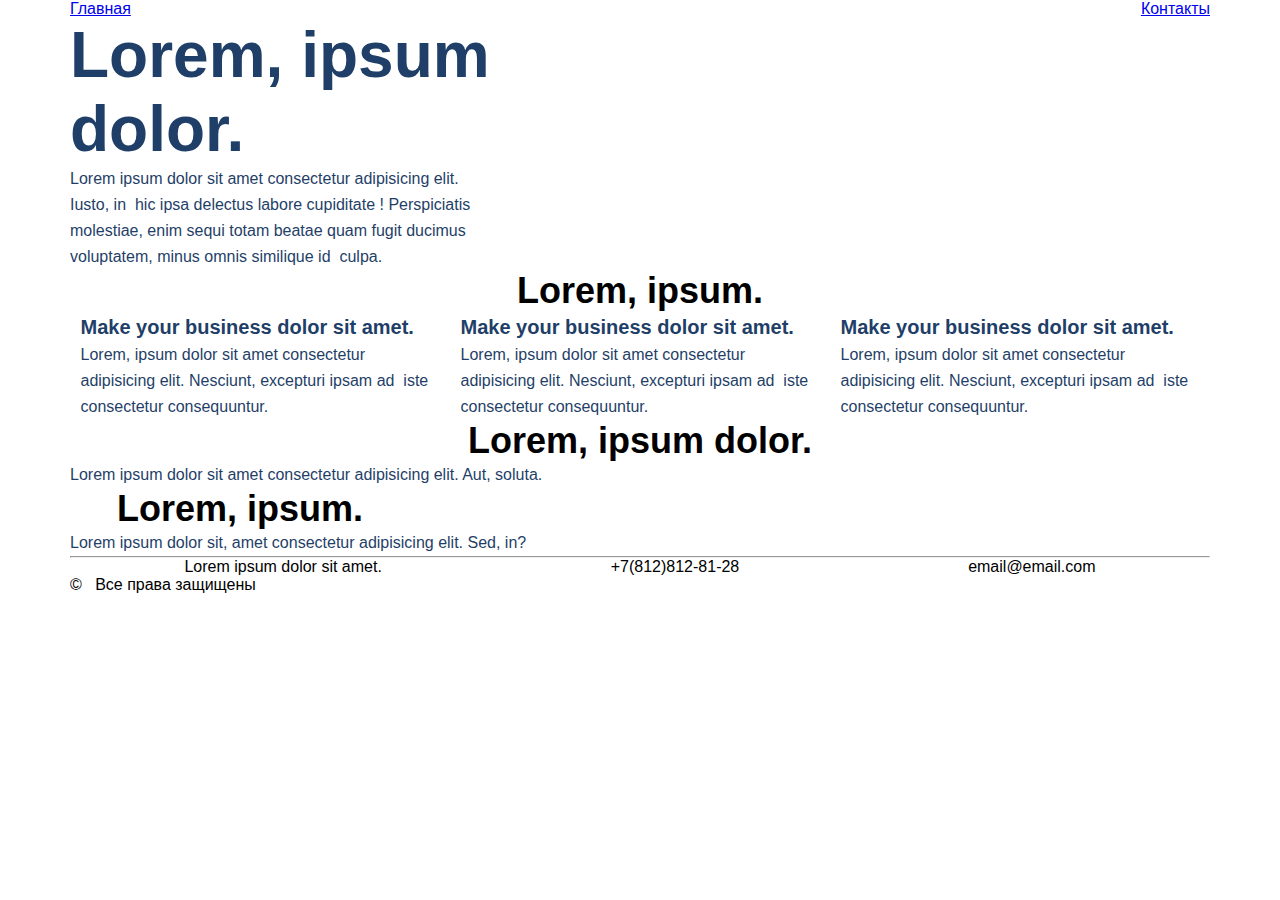
==== index.html @ 1f5946ab "once again home work for lesson-5" ====
<!DOCTYPE html>
<html lang="en">
  <head>
    <meta charset="UTF-8" />
    <meta http-equiv="X-UA-Compatible" content="IE=edge" />
    <meta name="viewport" content="width=device-width, initial-scale=1.0" />
    <title>Main</title>
    <link rel="stylesheet" href="style.css" />
  </head>

  <body>
    <div class="top">
      <div class="top-main container">
        <!-- Header -->
        <nav class="header">
          <ul class="spisok">
            <li><a href="index.html">Главная</a></li>
            <li><a href="contacts.html">Контакты</a></li>
          </ul>
        </nav>
        <!-- Content -->
        <div class="top-info">
          <h1 class="top-info-heading">Lorem, ipsum dolor.</h1>
          <p class="top-info-text">
            Lorem ipsum dolor sit amet consectetur adipisicing elit. Iusto,
            in&nbsp; hic ipsa delectus labore cupiditate ! Perspiciatis
            molestiae, enim sequi totam beatae quam fugit ducimus voluptatem,
            minus omnis similique id&nbsp; culpa.
          </p>
        </div>
      </div>
    </div>
    <div class="what-we-do container">
      <h3 class="heading">Lorem, ipsum.</h3>
      <div class="what-we-do__blocks">
        <div class="what-we-do__block">
          <h4 class="block-heading">Make your business dolor sit amet.</h4>
          <p class="text">
            Lorem, ipsum dolor sit amet consectetur adipisicing elit. Nesciunt,
            excepturi ipsam ad&nbsp; iste consectetur consequuntur.
          </p>
        </div>
        <div class="what-we-do__block">
          <h4 class="block-heading">Make your business dolor sit amet.</h4>
          <p class="text">
            Lorem, ipsum dolor sit amet consectetur adipisicing elit. Nesciunt,
            excepturi ipsam ad&nbsp; iste consectetur consequuntur.
          </p>
        </div>
        <div class="what-we-do__block">
          <h4 class="block-heading">Make your business dolor sit amet.</h4>
          <p class="text">
            Lorem, ipsum dolor sit amet consectetur adipisicing elit. Nesciunt,
            excepturi ipsam ad&nbsp; iste consectetur consequuntur.
          </p>
        </div>
      </div>
    </div>
    <div class="project container">
      <h3 class="heading">Lorem, ipsum dolor.</h3>
      <p class="text">
        Lorem ipsum dolor sit amet consectetur adipisicing elit. Aut, soluta.
      </p>
    </div>
    <!-- Footer -->
    <footer>
      <div class="container">
        <div class="footer-top">
          <div class="footer-offer">
            <h3 class="footer-heading">Lorem, ipsum.</h3>
            <p class="text">
              Lorem ipsum dolor sit, amet consectetur adipisicing elit. Sed, in?
            </p>
          </div>
        </div>
        <hr />
        <div class="footer-bottom">
          <ul class="footer-contacts">
            <li>Lorem ipsum dolor sit amet.</li>
            <li>+7(812)812-81-28</li>
            <li>email@email.com</li>
          </ul>
          <p class="AllRights">&copy; &nbsp; Все права защищены</p>
        </div>
      </div>
    </footer>
  </body>
</html>
---- style.css ----
* {
    margin: 0;
    padding: 0;
}

body {
    font-family: sans-serif;
}

.container {
    width: 1140px;
    margin: 0 auto;
}

.header>ul {
    display: flex;
    list-style-type: none;
    justify-content: space-between;
}

.top-info-heading {
    width: 510px;
    font-size: 64px;
    color: #1F3F68;
}

.top-info-text {
    font-size: 16px;
    line-height: 26px;
    color: #1F3F68;
    width: 425px;
}

.what-we-do__blocks {
    display: flex;
    justify-content: space-around;
}

.what-we-do__block {
    width: 359px;
}

.footer-offer {
    width: 495px;
}

.footer-heading {
    font-size: 36px;
    text-align: center;
    width: 340px;
}

.footer-contacts {
    list-style-type: none;
    display: flex;
    justify-content: space-around;
}

.text {
    font-size: 16px;
    line-height: 26px;
    color: #1F3F68;
}

.heading-2 {
    font-weight: 500;
    font-size: 44px;
    text-align: center;
}

.heading {
    font-size: 36px;
    text-align: center;
}

.block-heading {
    font-size: 20px;
    line-height: 30px;
    color: #1F3F68;
}

.heading-4 {
    font-size: 20px;
    line-height: 30px;
    color: #1F3F68;
}

.input-text {
    border: 1px solid #356EAD;
    box-sizing: border-box;
    border-radius: 10px;
    opacity: 0.4;
}

.contact-form {
    display: flex;

}

.button-form {
    background: #5A98D0;
    box-shadow: 5px 20px 50px rgba(16, 112, 177, 0.2);
    border-radius: 10px;
    font-weight: 500;
    font-size: 16px;
    line-height: 26px;
    text-align: center;
    color: #FFFFFF;
    text-transform: uppercase;
}

.map {
    width: 100%;
}
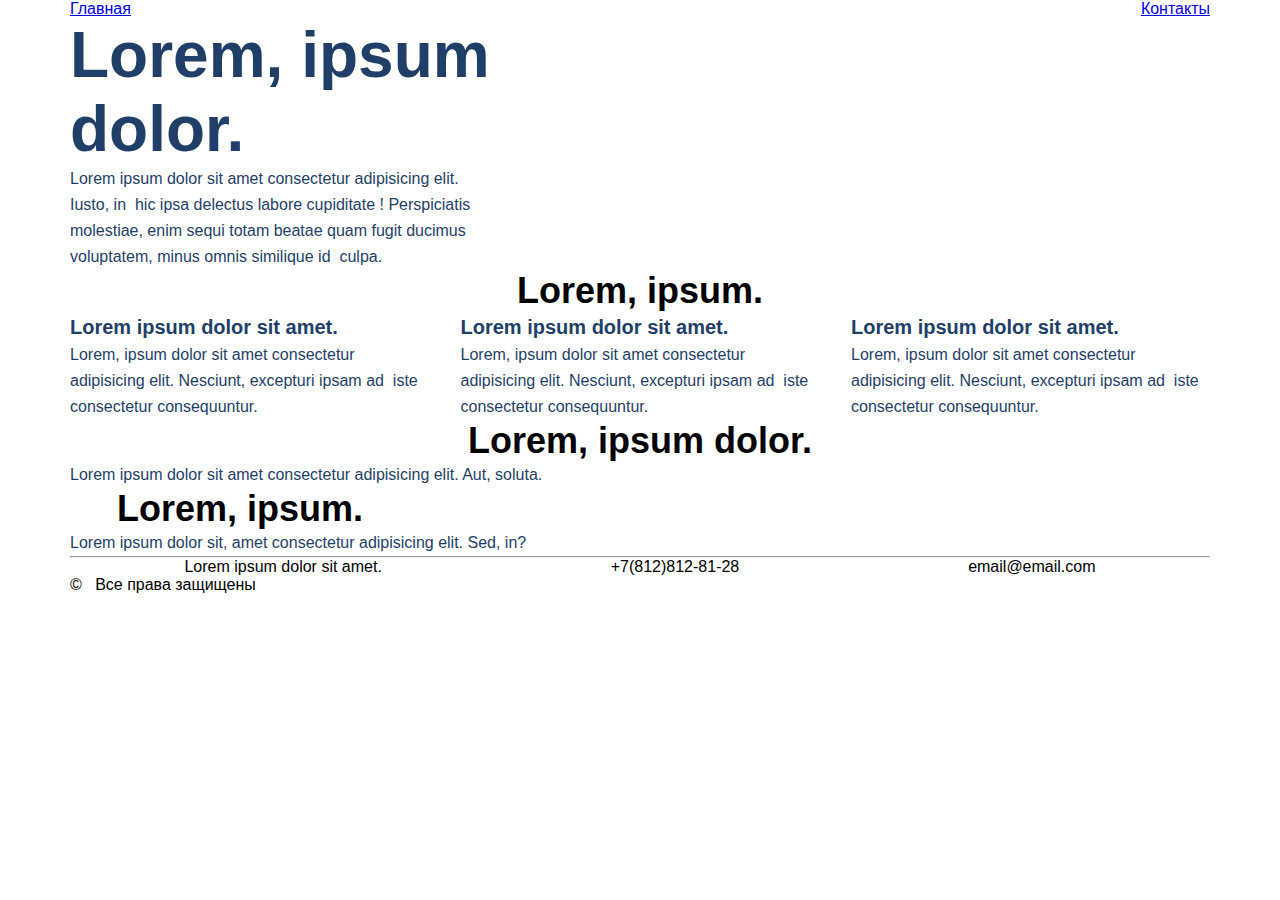
==== commit b293d280: "I lost previous changes" ====
--- a/index.html
+++ b/index.html
@@ -13,11 +13,12 @@
       <div class="top-main container">
         <!-- Header -->
         <nav class="header">
-          <ul class="spisok">
+          <ul>
             <li><a href="index.html">Главная</a></li>
             <li><a href="contacts.html">Контакты</a></li>
           </ul>
         </nav>
+        <!-- End of header -->
         <!-- Content -->
         <div class="top-info">
           <h1 class="top-info-heading">Lorem, ipsum dolor.</h1>
@@ -30,38 +31,40 @@
         </div>
       </div>
     </div>
-    <div class="what-we-do container">
-      <h3 class="heading">Lorem, ipsum.</h3>
-      <div class="what-we-do__blocks">
-        <div class="what-we-do__block">
-          <h4 class="block-heading">Make your business dolor sit amet.</h4>
-          <p class="text">
-            Lorem, ipsum dolor sit amet consectetur adipisicing elit. Nesciunt,
-            excepturi ipsam ad&nbsp; iste consectetur consequuntur.
-          </p>
-        </div>
-        <div class="what-we-do__block">
-          <h4 class="block-heading">Make your business dolor sit amet.</h4>
-          <p class="text">
-            Lorem, ipsum dolor sit amet consectetur adipisicing elit. Nesciunt,
-            excepturi ipsam ad&nbsp; iste consectetur consequuntur.
-          </p>
-        </div>
-        <div class="what-we-do__block">
-          <h4 class="block-heading">Make your business dolor sit amet.</h4>
-          <p class="text">
-            Lorem, ipsum dolor sit amet consectetur adipisicing elit. Nesciunt,
-            excepturi ipsam ad&nbsp; iste consectetur consequuntur.
-          </p>
+    <main>
+      <div class="what-we-do container">
+        <h3 class="heading">Lorem, ipsum.</h3>
+        <div class="what-we-do__blocks">
+          <div class="what-we-do__block">
+            <h4 class="block-heading">Lorem ipsum dolor sit amet.</h4>
+            <p class="text">
+              Lorem, ipsum dolor sit amet consectetur adipisicing elit.
+              Nesciunt, excepturi ipsam ad&nbsp; iste consectetur consequuntur.
+            </p>
+          </div>
+          <div class="what-we-do__block">
+            <h4 class="block-heading">Lorem ipsum dolor sit amet.</h4>
+            <p class="text">
+              Lorem, ipsum dolor sit amet consectetur adipisicing elit.
+              Nesciunt, excepturi ipsam ad&nbsp; iste consectetur consequuntur.
+            </p>
+          </div>
+          <div class="what-we-do__block">
+            <h4 class="block-heading">Lorem ipsum dolor sit amet.</h4>
+            <p class="text">
+              Lorem, ipsum dolor sit amet consectetur adipisicing elit.
+              Nesciunt, excepturi ipsam ad&nbsp; iste consectetur consequuntur.
+            </p>
+          </div>
         </div>
       </div>
-    </div>
-    <div class="project container">
-      <h3 class="heading">Lorem, ipsum dolor.</h3>
-      <p class="text">
-        Lorem ipsum dolor sit amet consectetur adipisicing elit. Aut, soluta.
-      </p>
-    </div>
+      <div class="project container">
+        <h3 class="heading">Lorem, ipsum dolor.</h3>
+        <p class="text">
+          Lorem ipsum dolor sit amet consectetur adipisicing elit. Aut, soluta.
+        </p>
+      </div>
+    </main>
     <!-- Footer -->
     <footer>
       <div class="container">
--- a/style.css
+++ b/style.css
@@ -33,7 +33,7 @@
 
 .what-we-do__blocks {
     display: flex;
-    justify-content: space-around;
+    justify-content: space-between;
 }
 
 .what-we-do__block {
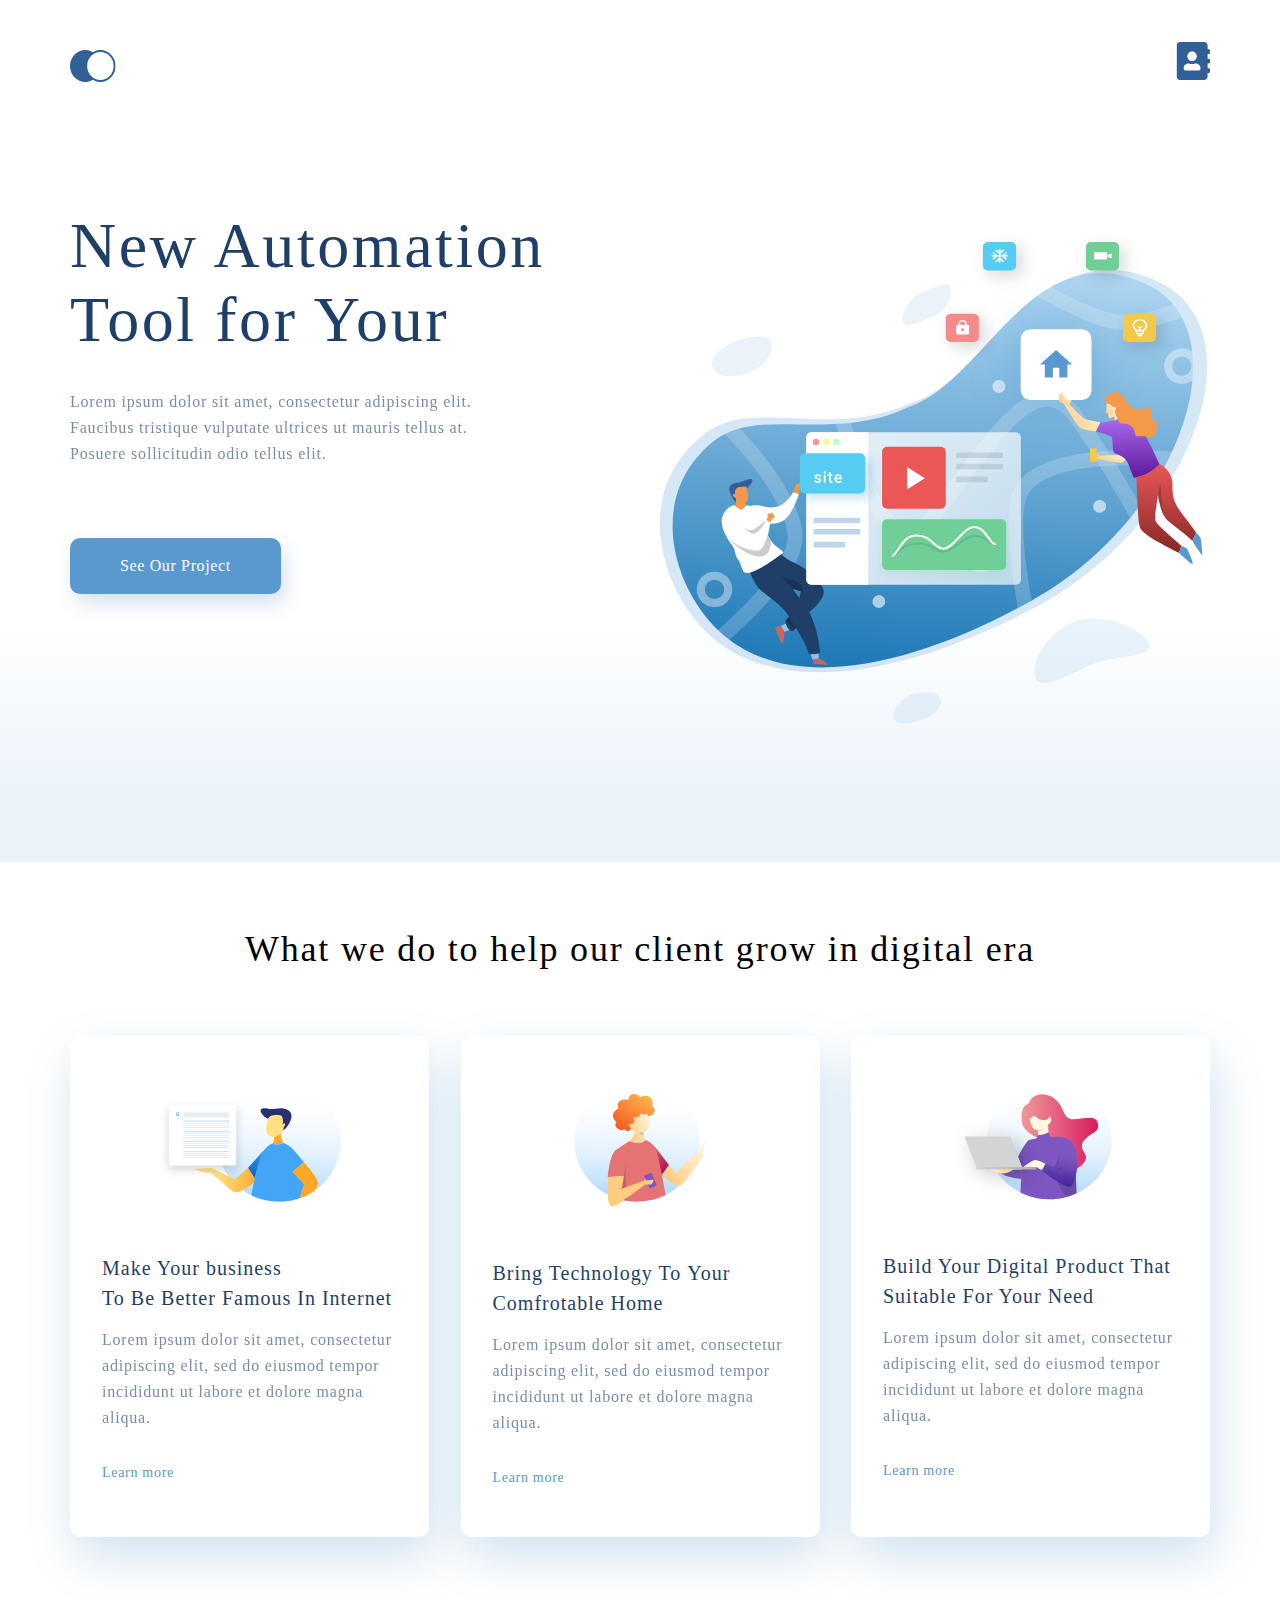
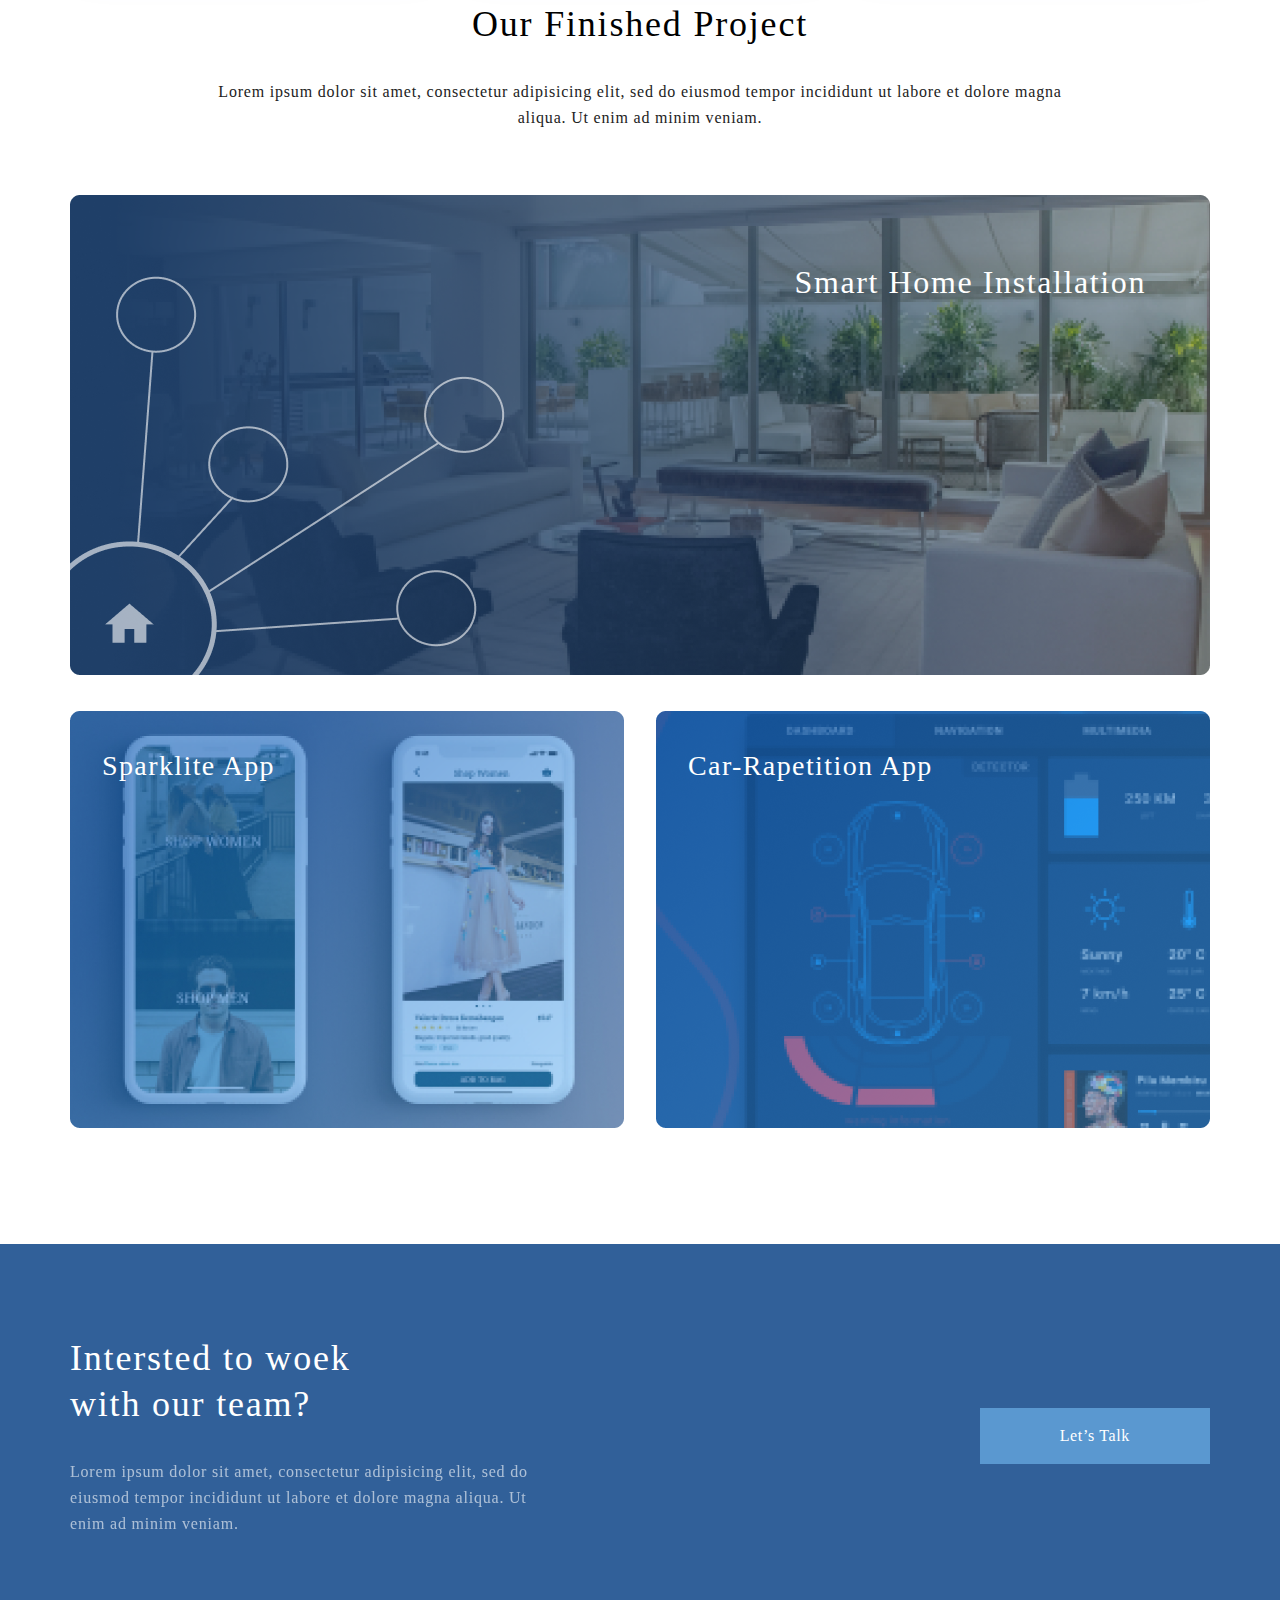
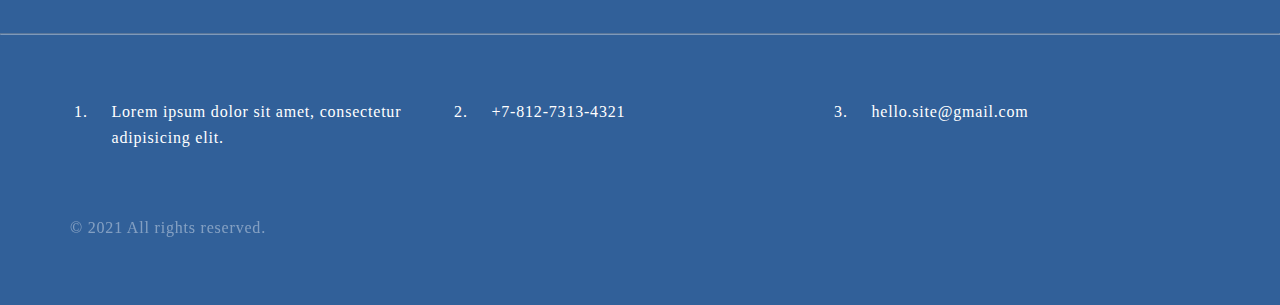
==== commit 1e73a71e: "homework lesson 06" ====
--- a/index.html
+++ b/index.html
@@ -9,60 +9,113 @@
   </head>
 
   <body>
+    <!-- Header -->
+    <header class="container">
+      <nav>
+        <ul class="header">
+          <li>
+            <a href="index.html"><img src="img/Logo.svg" alt="logo" /></a>
+          </li>
+          <li>
+            <a href="contacts.html"
+              ><img src="img/contacts.svg" alt="contacts"
+            /></a>
+          </li>
+        </ul>
+      </nav>
+    </header>
     <div class="top">
       <div class="top-main container">
-        <!-- Header -->
-        <nav class="header">
-          <ul>
-            <li><a href="index.html">Главная</a></li>
-            <li><a href="contacts.html">Контакты</a></li>
-          </ul>
-        </nav>
-        <!-- End of header -->
         <!-- Content -->
-        <div class="top-info">
-          <h1 class="top-info-heading">Lorem, ipsum dolor.</h1>
-          <p class="top-info-text">
-            Lorem ipsum dolor sit amet consectetur adipisicing elit. Iusto,
-            in&nbsp; hic ipsa delectus labore cupiditate ! Perspiciatis
-            molestiae, enim sequi totam beatae quam fugit ducimus voluptatem,
-            minus omnis similique id&nbsp; culpa.
+        <section class="top-info">
+          <h1 class="top-info-heading">New Automation Tool for Your</h1>
+          <p class="top-info-text text">
+            Lorem ipsum dolor sit amet, consectetur adipiscing elit. Faucibus
+            tristique vulputate ultrices ut&nbsp;mauris tellus&nbsp;at. Posuere
+            sollicitudin odio tellus elit.
           </p>
-        </div>
+          <a href="#" class="top-button">See Our Project</a>
+        </section>
       </div>
     </div>
     <main>
       <div class="what-we-do container">
-        <h3 class="heading">Lorem, ipsum.</h3>
+        <h3 class="heading">
+          What we&nbsp;do&nbsp;to&nbsp;help our client grow in&nbsp;digital era
+        </h3>
         <div class="what-we-do__blocks">
           <div class="what-we-do__block">
-            <h4 class="block-heading">Lorem ipsum dolor sit amet.</h4>
+            <img class="card-img" src="img/card-1.svg" alt="card image" />
+            <h4 class="block-heading">
+              Make Your business To&nbsp;Be&nbsp;Better Famous In&nbsp;Internet
+            </h4>
             <p class="text">
-              Lorem, ipsum dolor sit amet consectetur adipisicing elit.
-              Nesciunt, excepturi ipsam ad&nbsp; iste consectetur consequuntur.
+              Lorem ipsum dolor sit amet, consectetur adipiscing elit, sed do
+              eiusmod tempor incididunt ut&nbsp;labore et&nbsp;dolore magna
+              aliqua.
             </p>
+            <a class="card__link" href="#">Learn more</a>
           </div>
           <div class="what-we-do__block">
-            <h4 class="block-heading">Lorem ipsum dolor sit amet.</h4>
+            <img class="card-img" src="img/card-2.svg" alt="card image" />
+            <h4 class="block-heading">
+              Bring Technology To&nbsp;Your Comfrotable Home
+            </h4>
             <p class="text">
-              Lorem, ipsum dolor sit amet consectetur adipisicing elit.
-              Nesciunt, excepturi ipsam ad&nbsp; iste consectetur consequuntur.
+              Lorem ipsum dolor sit amet, consectetur adipiscing elit, sed do
+              eiusmod tempor incididunt ut&nbsp;labore et&nbsp;dolore magna
+              aliqua.
             </p>
+            <a class="card__link" href="#">Learn more</a>
           </div>
           <div class="what-we-do__block">
-            <h4 class="block-heading">Lorem ipsum dolor sit amet.</h4>
+            <img class="card-img" src="img/card-3.svg" alt="card image" />
+            <h4 class="block-heading">
+              Build Your Digital Product That Suitable For Your Need
+            </h4>
             <p class="text">
-              Lorem, ipsum dolor sit amet consectetur adipisicing elit.
-              Nesciunt, excepturi ipsam ad&nbsp; iste consectetur consequuntur.
+              Lorem ipsum dolor sit amet, consectetur adipiscing elit, sed do
+              eiusmod tempor incididunt ut&nbsp;labore et&nbsp;dolore magna
+              aliqua.
             </p>
+            <a class="card__link" href="#">Learn more</a>
           </div>
         </div>
       </div>
       <div class="project container">
-        <h3 class="heading">Lorem, ipsum dolor.</h3>
-        <p class="text">
-          Lorem ipsum dolor sit amet consectetur adipisicing elit. Aut, soluta.
+        <h3 class="heading">Our Finished Project</h3>
+        <p class="text project-text">
+          Lorem ipsum dolor sit amet, consectetur adipisicing elit, sed do
+          eiusmod tempor incididunt ut&nbsp;labore et&nbsp;dolore magna aliqua.
+          Ut&nbsp;enim ad minim veniam.
         </p>
+        <div class="project-item">
+          <img
+            class="project-img"
+            src="img/Project-img-big.png"
+            alt="project image"
+          />
+          <p class="project-text-img">Smart Home Installation</p>
+        </div>
+        <div class="project-parent">
+          <div class="project-item project-item-margin">
+            <img
+              class="project-img"
+              src="img/Project-img-small-1.png"
+              alt="project image small"
+            />
+            <p class="project-text-small-img">Sparklite App</p>
+          </div>
+
+          <div class="project-item">
+            <img
+              class="project-img"
+              src="img/Project-img-small-2.png"
+              alt="project image small"
+            />
+            <p class="project-text-small-img">Car-Rapetition App</p>
+          </div>
+        </div>
       </div>
     </main>
     <!-- Footer -->
@@ -70,20 +123,27 @@
       <div class="container">
         <div class="footer-top">
           <div class="footer-offer">
-            <h3 class="footer-heading">Lorem, ipsum.</h3>
-            <p class="text">
-              Lorem ipsum dolor sit, amet consectetur adipisicing elit. Sed, in?
+            <h3 class="footer-heading">
+              Intersted to&nbsp;woek with our team?
+            </h3>
+            <p class="footer-text text">
+              Lorem ipsum dolor sit amet, consectetur adipisicing elit, sed do
+              eiusmod tempor incididunt ut&nbsp;labore et&nbsp;dolore magna
+              aliqua. Ut enim ad&nbsp;minim veniam.
             </p>
           </div>
+          <a href="#" class="footer-button text">Let&rsquo;s Talk</a>
         </div>
-        <hr />
+      </div>
+      <hr />
+      <div class="container">
         <div class="footer-bottom">
-          <ul class="footer-contacts">
-            <li>Lorem ipsum dolor sit amet.</li>
-            <li>+7(812)812-81-28</li>
-            <li>email@email.com</li>
-          </ul>
-          <p class="AllRights">&copy; &nbsp; Все права защищены</p>
+          <ol class="footer-contacts text">
+            <li>Lorem ipsum dolor sit amet, consectetur adipisicing elit.</li>
+            <li>+7-812-7313-4321</li>
+            <li>hello.site@gmail.com</li>
+          </ol>
+          <p class="AllRights text">&copy;&nbsp;2021 All rights reserved.</p>
         </div>
       </div>
     </footer>
--- a/style.css
+++ b/style.css
@@ -4,111 +4,420 @@
 }
 
 body {
-    font-family: sans-serif;
+    font-family: Roboto;
+}
+
+.text {
+    font-style: normal;
+    font-weight: normal;
+    font-size: 16px;
+    line-height: 26px;
+    color: #1F3F68;
+    letter-spacing: 0.05em;
+    opacity: 0.6;
 }
 
 .container {
-    width: 1140px;
+    max-width: 1140px;
     margin: 0 auto;
 }
 
-.header>ul {
+.container940 {
+    max-width: 940px;
+    margin: 0 auto;
+}
+
+/*TOP PART*/
+.header {
+    padding-top: 42px;
     display: flex;
     list-style-type: none;
     justify-content: space-between;
+}
+
+.top {
+    height: 768px;
+    background: linear-gradient(0deg, #EBF3FB 8.84%, rgba(152, 195, 232, 0) 31.12%);
+}
+
+.top-main {
+    display: flex;
+    flex-direction: column;
+    height: 100%;
+}
+
+.top-info {
+    padding-top: 115px;
+    flex-grow: 1;
+    background-image: url(img/top-back.svg);
+    background-repeat: no-repeat;
+    background-position: right center;
 }
 
 .top-info-heading {
     width: 510px;
     font-size: 64px;
-    color: #1F3F68;
+    font-weight: 300;
+    line-height: 74px;
+    letter-spacing: 0.04em;
+    color: #1F3F68;
+    margin-bottom: 32px;
 }
 
 .top-info-text {
+    width: 425px;
+}
+
+.top-button {
     font-size: 16px;
     line-height: 26px;
-    color: #1F3F68;
-    width: 425px;
+    text-align: center;
+    letter-spacing: 0.04em;
+    color: #FFFFFF;
+    background: #5A98D0;
+    box-shadow: 5px 10px 20px rgba(53, 110, 173, 0.2);
+    border-radius: 10px;
+    text-decoration: none;
+    padding: 15px 50px;
+    display: inline-block;
+    margin-top: 71px;
+}
+
+/*WHAT WE DO*/
+.what-we-do {
+    padding-top: 64px;
 }
 
 .what-we-do__blocks {
     display: flex;
     justify-content: space-between;
+    padding: 64px 0;
 }
 
 .what-we-do__block {
     width: 359px;
+    padding: 44px 32px;
+    background: #FFFFFF;
+    box-shadow: 5px 20px 50px rgba(16, 112, 177, 0.2);
+    border-radius: 10px;
+    box-sizing: border-box;
+    display: flex;
+    flex-direction: column;
+}
+
+.card-img {
+    align-self: center;
+    margin-bottom: 51px;
+}
+
+.block-heading {
+    font-size: 20px;
+    line-height: 30px;
+    font-weight: normal;
+    color: #1F3F68;
+    letter-spacing: 0.05em;
+    margin-bottom: 14px;
+}
+
+.card__link {
+    font-size: 14px;
+    line-height: 30px;
+    letter-spacing: 0.05em;
+    color: #5A98D0;
+    text-decoration: none;
+    margin-top: 27px;
+}
+
+/*PROJECT*/
+.project-parent {
+    display: flex;
+    justify-content: space-between;
+    margin-top: 32px;
+}
+
+.project-item {
+    flex-grow: 1;
+}
+
+.project-item-margin {
+    margin-right: 32px;
+}
+
+.project-text {
+    width: 75%;
+    margin: 32px auto 64px;
+    text-align: center;
+    color: #222222;
+    opacity: 1;
+}
+
+.project-img {
+    width: 100%;
+}
+
+.project-item {
+    position: relative;
+}
+
+.project-text-img {
+    font-size: 32px;
+    line-height: 46px;
+    text-align: right;
+    letter-spacing: 0.05em;
+    color: #FFFFFF;
+    position: absolute;
+    top: 64px;
+    right: 64px;
+
+}
+
+.project-text-small-img {
+    font-size: 28px;
+    line-height: 46px;
+    letter-spacing: 0.05em;
+    color: #FFFFFF;
+    position: absolute;
+    text-align: left;
+    top: 32px;
+    left: 32px;
+}
+
+/*FOOTER*/
+footer {
+    background: #316099;
+    padding-top: 91px;
+    padding-bottom: 64px;
+    margin-top: 112px;
+}
+
+hr {
+    opacity: 0.4;
+}
+
+.footer-top {
+    display: flex;
+    justify-content: space-between;
+    align-items: center;
+    padding-bottom: 96px;
+
 }
 
 .footer-offer {
     width: 495px;
 }
 
+.footer-button {
+    text-align: center;
+    letter-spacing: 0.04em;
+    color: #FFFFFF;
+    opacity: 1;
+    background: #5A98D0;
+    text-decoration: none;
+    padding: 15px 80px;
+    display: inline-block;
+}
+
 .footer-heading {
+    font-style: normal;
+    font-weight: normal;
     font-size: 36px;
-    text-align: center;
     width: 340px;
+    line-height: 46px;
+    letter-spacing: 0.05em;
+    color: #FFFFFF;
+    margin-bottom: 32px;
+}
+
+.footer-text {
+    color: #FFFFFF;
+}
+
+.footer-bottom {
+    display: flex;
+    flex-direction: column;
+    margin-top: 64px;
 }
 
 .footer-contacts {
-    list-style-type: none;
     display: flex;
     justify-content: space-around;
-}
-
-.text {
-    font-size: 16px;
-    line-height: 26px;
-    color: #1F3F68;
-}
-
-.heading-2 {
+    color: #FFFFFF;
+    opacity: 1;
+}
+
+.footer-contacts>li {
+    width: 316px;
+    padding-left: 19px;
+}
+
+.AllRights {
+    color: #FFFFFF;
+    opacity: 0.4;
+    margin-top: 64px;
+}
+
+
+.heading {
+    font-size: 36px;
+    text-align: center;
+    font-weight: 300;
+    line-height: 46px;
+    letter-spacing: 0.05em;
+    color: #000000;
+}
+
+.top-contactUs {
+    height: 250px;
+    background-image: url(img/ContactUs-top.svg);
+    margin-top: 54px;
+    flex-grow: 1;
+    background-repeat: no-repeat;
+    background-position: center;
+    background-size: cover;
+    display: flex;
+    flex-direction: column;
+    align-items: center;
+    justify-content: center;
+}
+
+.contactUs {
+    width: 780px;
+    text-align: center;
+    font-style: normal;
+    letter-spacing: 0.04em;
+}
+
+.contactUs-heading {
     font-weight: 500;
     font-size: 44px;
-    text-align: center;
-}
-
-.heading {
-    font-size: 36px;
-    text-align: center;
-}
-
-.block-heading {
+    line-height: 74px;
+    color: #FFFFFF;
+    margin-bottom: 16px;
+}
+
+.contactUs-text {
+    font-weight: normal;
     font-size: 20px;
     line-height: 30px;
-    color: #1F3F68;
-}
-
-.heading-4 {
+    color: rgba(255, 255, 255, 0.6);
+}
+
+.contact-form {
+    display: flex;
+    justify-content: space-between;
+    align-items: center;
+    margin: 57px auto 96px;
+}
+
+.contact-info {
+    display: flex;
+    flex-direction: column;
+    max-width: 301px;
+}
+
+.contact-block {
+    margin-bottom: 40px;
+}
+
+.contact-address {
+    margin-top: 56px;
+}
+
+.contact-form-heading {
     font-size: 20px;
     line-height: 30px;
     color: #1F3F68;
-}
-
-.input-text {
+    text-transform: uppercase;
+    font-style: normal;
+    font-weight: 500;
+    letter-spacing: 0.04em;
+    padding-bottom: 24px;
+}
+
+.contact-form-list {
+    list-style-type: none;
+    list-style-position: inside;
+}
+
+ul li {
+    display: flex;
+}
+
+ul li span {
+    padding-right: 19px;
+}
+
+.contact-form-list li a {
+    text-decoration: none;
+    color: #1F3F68;
+}
+
+.form-action {
+    box-sizing: border-box;
+    width: 540px;
+    background: #FFFFFF;
+    box-shadow: 5px 10px 50px rgba(16, 112, 177, 0.2);
+    border-radius: 10px;
+    padding: 56px;
+    display: flex;
+    flex-direction: column;
+}
+
+.form-action input {
+    opacity: 0.4;
     border: 1px solid #356EAD;
     box-sizing: border-box;
     border-radius: 10px;
+    height: 72px;
+}
+
+textarea {
     opacity: 0.4;
-}
-
-.contact-form {
-    display: flex;
-
+    border: 1px solid #356EAD;
+    border-radius: 10px;
+    height: 144px;
 }
 
 .button-form {
-    background: #5A98D0;
-    box-shadow: 5px 20px 50px rgba(16, 112, 177, 0.2);
-    border-radius: 10px;
+    text-decoration: none;
+    font-style: normal;
+    letter-spacing: 0.04em;
     font-weight: 500;
     font-size: 16px;
     line-height: 26px;
     text-align: center;
     color: #FFFFFF;
     text-transform: uppercase;
-}
-
-.map {
-    width: 100%;
+    background: #5A98D0;
+    box-shadow: 5px 20px 50px rgb(16 112 177 / 20%);
+    border-radius: 10px;
+    padding: 22px 45px;
+    margin-top: 72px;
+    border-width: 0;
+}
+
+
+.form-text {
+    line-height: 30px;
+    letter-spacing: 0.04em;
+    opacity: 0.8;
+    display: flex;
+    flex-direction: column;
+}
+
+.message {
+    margin-bottom: 72px;
+}
+
+::placeholder {
+    font-family: Roboto;
+    font-style: normal;
+    font-weight: 300;
+    font-size: 16px;
+    line-height: 30px;
+    letter-spacing: 0.04em;
+    color: #1F3F68;
+    opacity: 0.6;
+    padding-left: 42px;
+    padding-top: 21px;
 }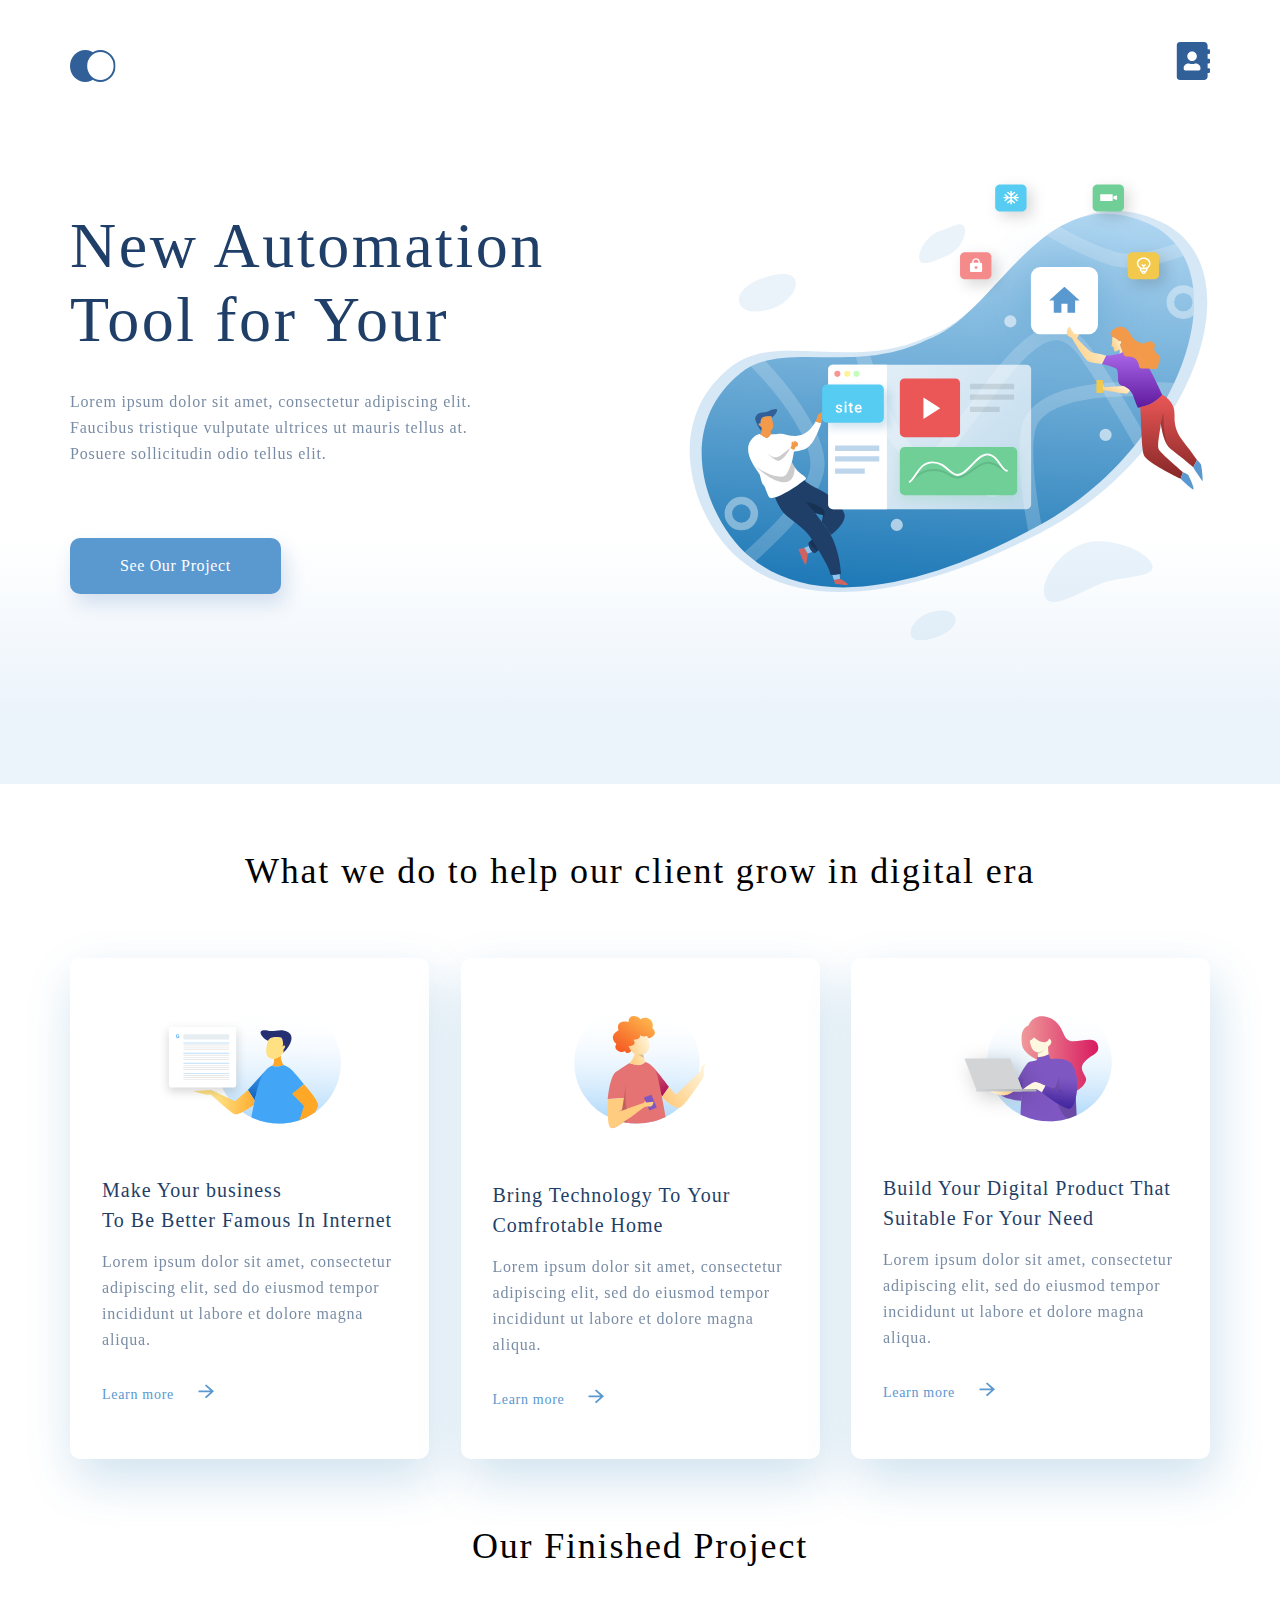
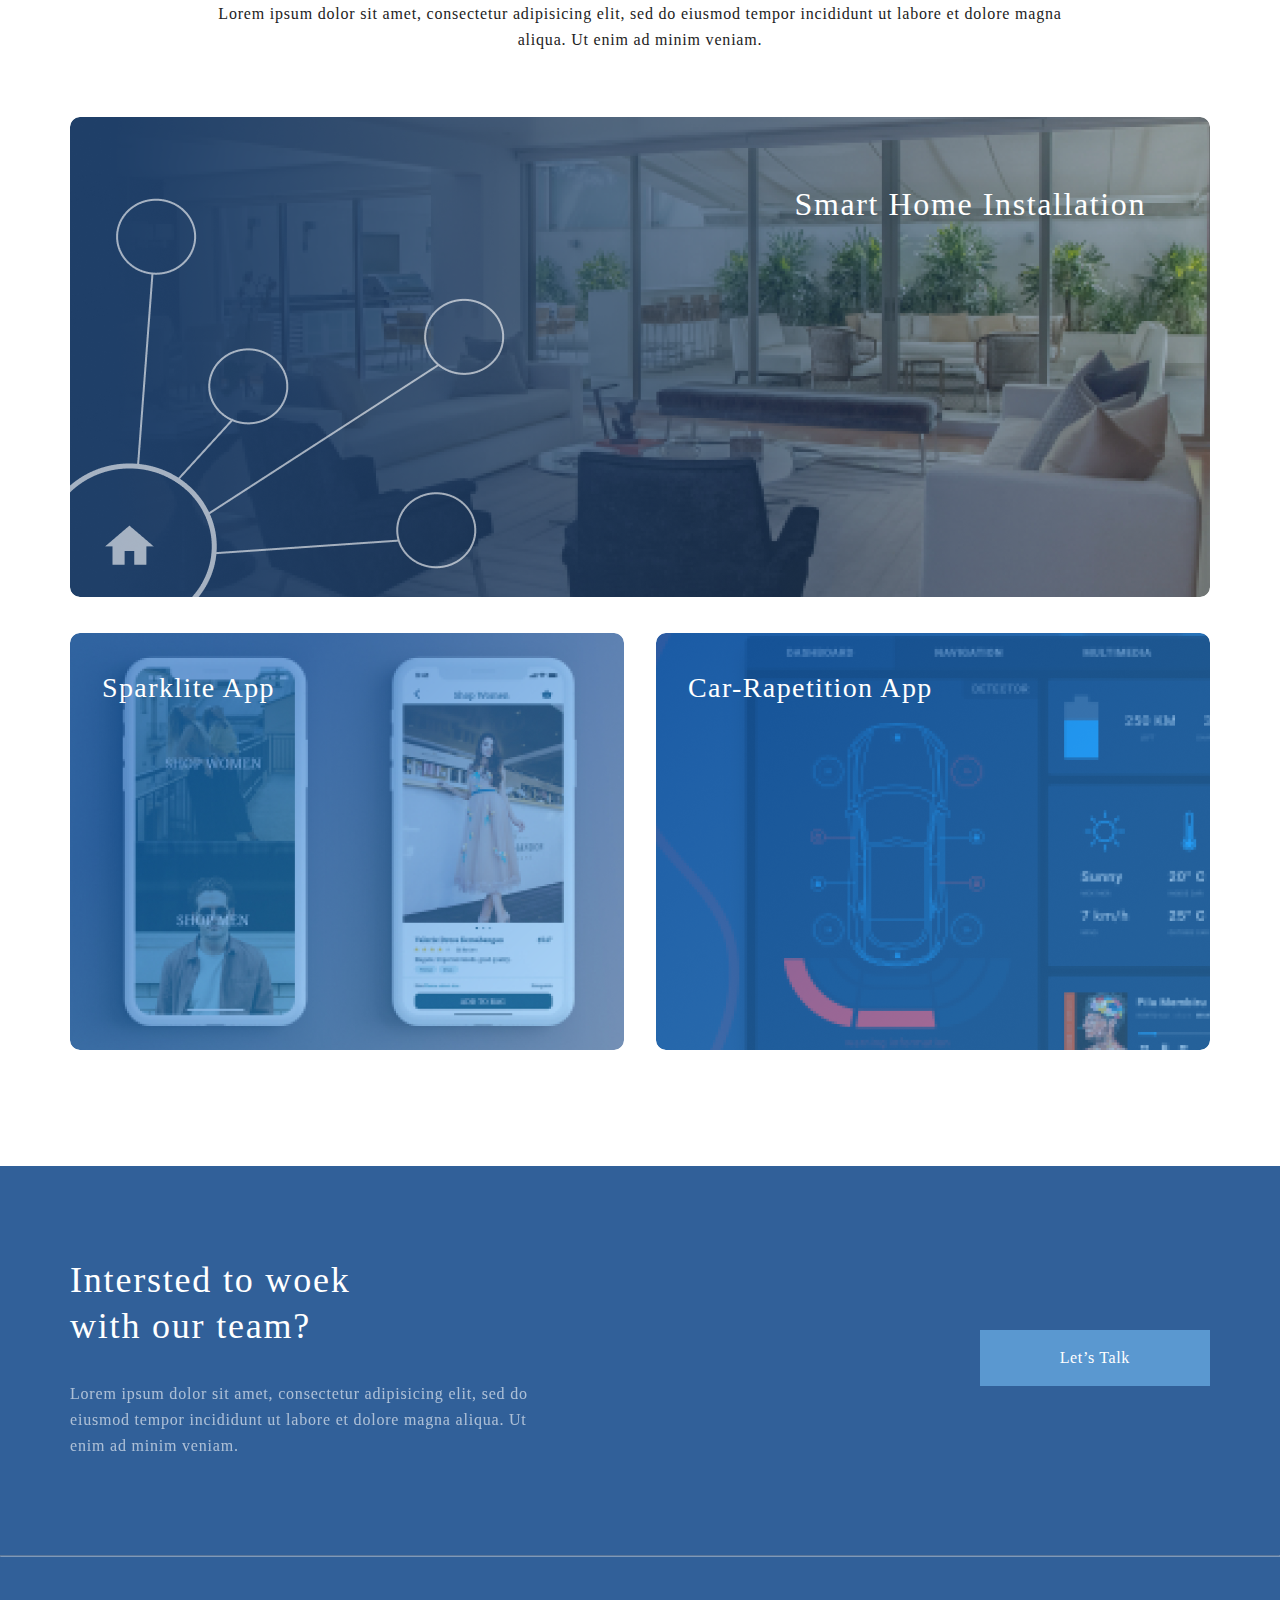
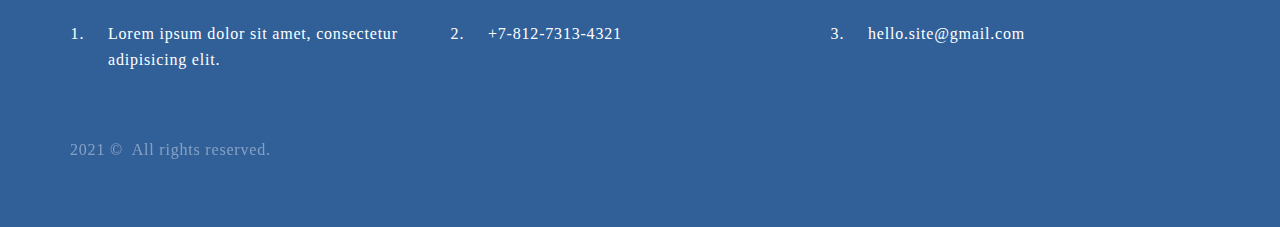
==== commit 80b05253: "adaptive layout for the main" ====
--- a/index.html
+++ b/index.html
@@ -9,22 +9,23 @@
   </head>
 
   <body>
-    <!-- Header -->
-    <header class="container">
-      <nav>
-        <ul class="header">
-          <li>
-            <a href="index.html"><img src="img/Logo.svg" alt="logo" /></a>
-          </li>
-          <li>
-            <a href="contacts.html"
-              ><img src="img/contacts.svg" alt="contacts"
-            /></a>
-          </li>
-        </ul>
-      </nav>
-    </header>
     <div class="top">
+      <!-- Header -->
+      <header class="container">
+        <nav>
+          <ul class="header">
+            <li>
+              <a href="index.html"><img src="img/Logo.svg" alt="logo" /></a>
+            </li>
+            <li>
+              <a href="contacts.html"
+                ><img src="img/contacts.svg" alt="contacts"
+              /></a>
+            </li>
+          </ul>
+        </nav>
+      </header>
+
       <div class="top-main container">
         <!-- Content -->
         <section class="top-info">
@@ -54,7 +55,11 @@
               eiusmod tempor incididunt ut&nbsp;labore et&nbsp;dolore magna
               aliqua.
             </p>
-            <a class="card__link" href="#">Learn more</a>
+            <a class="card__link" href="#"
+              >Learn more
+              <div class="arrow-link">
+                <img src="img/arrow.svg" alt="arrow link" /></div
+            ></a>
           </div>
           <div class="what-we-do__block">
             <img class="card-img" src="img/card-2.svg" alt="card image" />
@@ -66,7 +71,11 @@
               eiusmod tempor incididunt ut&nbsp;labore et&nbsp;dolore magna
               aliqua.
             </p>
-            <a class="card__link" href="#">Learn more</a>
+            <a class="card__link" href="#"
+              >Learn more
+              <div class="arrow-link">
+                <img src="img/arrow.svg" alt="arrow link" /></div
+            ></a>
           </div>
           <div class="what-we-do__block">
             <img class="card-img" src="img/card-3.svg" alt="card image" />
@@ -78,7 +87,11 @@
               eiusmod tempor incididunt ut&nbsp;labore et&nbsp;dolore magna
               aliqua.
             </p>
-            <a class="card__link" href="#">Learn more</a>
+            <a class="card__link" href="#"
+              >Learn more
+              <div class="arrow-link">
+                <img src="img/arrow.svg" alt="arrow link" /></div
+            ></a>
           </div>
         </div>
       </div>
@@ -143,7 +156,7 @@
             <li>+7-812-7313-4321</li>
             <li>hello.site@gmail.com</li>
           </ol>
-          <p class="AllRights text">&copy;&nbsp;2021 All rights reserved.</p>
+          <p class="AllRights text">2021 &copy;&nbsp; All rights reserved.</p>
         </div>
       </div>
     </footer>
--- a/style.css
+++ b/style.css
@@ -36,7 +36,7 @@
 }
 
 .top {
-    height: 768px;
+    min-height: 768px;
     background: linear-gradient(0deg, #EBF3FB 8.84%, rgba(152, 195, 232, 0) 31.12%);
 }
 
@@ -47,11 +47,11 @@
 }
 
 .top-info {
-    padding-top: 115px;
-    flex-grow: 1;
+    padding: 115px 0 190px;
     background-image: url(img/top-back.svg);
     background-repeat: no-repeat;
-    background-position: right center;
+    background-position: right 81px;
+    background-size: 46%;
 }
 
 .top-info-heading {
@@ -66,6 +66,7 @@
 
 .top-info-text {
     width: 425px;
+    margin-bottom: 71px;
 }
 
 .top-button {
@@ -80,12 +81,12 @@
     text-decoration: none;
     padding: 15px 50px;
     display: inline-block;
-    margin-top: 71px;
-}
-
-/*WHAT WE DO*/
+
+}
+
+/*what we do*/
 .what-we-do {
-    padding-top: 64px;
+    margin-top: 64px;
 }
 
 .what-we-do__blocks {
@@ -126,6 +127,12 @@
     color: #5A98D0;
     text-decoration: none;
     margin-top: 27px;
+    display: flex;
+    align-items: center;
+}
+
+.arrow-link {
+    padding-left: 24px;
 }
 
 /*PROJECT*/
@@ -153,6 +160,7 @@
 
 .project-img {
     width: 100%;
+    border-radius: 10px;
 }
 
 .project-item {
@@ -199,7 +207,6 @@
     justify-content: space-between;
     align-items: center;
     padding-bottom: 96px;
-
 }
 
 .footer-offer {
@@ -245,9 +252,12 @@
     opacity: 1;
 }
 
-.footer-contacts>li {
-    width: 316px;
+.footer-contacts li {
     padding-left: 19px;
+    flex-grow: 1;
+    flex-basis: 33.33%;
+    margin-right: 32px;
+    margin-left: 19px;
 }
 
 .AllRights {
@@ -420,4 +430,233 @@
     opacity: 0.6;
     padding-left: 42px;
     padding-top: 21px;
+}
+
+/*laptop*/
+@media screen and (max-width: 1024px) and (min-width: 666px) {
+    .container {
+        padding-left: 32px;
+        padding-right: 32px;
+    }
+
+    .top-info {
+        background-position: right 280px;
+    }
+
+    .what-we-do__blocks {
+        flex-direction: column;
+        align-items: center;
+        padding-bottom: 127px;
+    }
+
+    .what-we-do__block {
+        margin-bottom: 32px;
+    }
+
+    .what-we-do__block:last-child {
+        margin-bottom: 0;
+    }
+
+    footer {
+        margin-top: 109px;
+        padding-top: 47px;
+    }
+
+    .footer-top {
+        padding: 0 92px 64px;
+    }
+
+    .footer-button {
+        padding: 2px 23px;
+    }
+
+    .footer-offer {
+        width: 66%;
+    }
+
+    .footer-bottom {
+        padding: 0 92px;
+    }
+
+    .footer-contacts {
+        display: flex;
+        flex-direction: column;
+    }
+
+    .footer-contacts li {
+        margin-bottom: 25px;
+    }
+
+    .footer-contacts li:last-child {
+        margin-bottom: 0;
+    }
+}
+
+/*mobile*/
+@media screen and (max-width: 667px) {
+    .header {
+        padding-top: 24px;
+    }
+
+    .container {
+        padding-left: 16px;
+        padding-right: 16px;
+    }
+
+    .top {
+        min-height: 376px;
+        background: linear-gradient(0deg, #EBF3FB 8.84%, rgba(152, 195, 232, 0) 31.12%);
+        box-sizing: border-box;
+    }
+
+    .top-info {
+        padding: 33px 0 41px;
+        display: flex;
+        flex-direction: column;
+        align-items: center;
+        background-image: none;
+    }
+
+    .top-info-heading {
+        width: 100%;
+        font-size: 32px;
+        line-height: 37px;
+        margin-bottom: 12px;
+        text-align: center;
+    }
+
+    .top-info-text {
+        width: 100%;
+        text-align: center;
+        margin-bottom: 32px;
+    }
+
+    .top-button {
+        font-size: 12px;
+        line-height: 26px;
+        padding: 0 9px;
+    }
+
+    .heading {
+        font-size: 24px;
+        line-height: 28px;
+        margin-bottom: 32px;
+    }
+
+    .what-we-do {
+        margin-top: 48px;
+    }
+
+    .what-we-do__blocks {
+        display: flex;
+        flex-direction: column;
+        padding: 0;
+    }
+
+    .what-we-do__block {
+        width: 100%;
+        padding: 40px auto 21px 30px;
+        margin-bottom: 32px;
+    }
+
+    .card-img {
+        margin-bottom: 48px;
+    }
+
+    .project {
+        margin-top: 32px;
+    }
+
+    .project-text {
+        width: 100%;
+        margin-bottom: 82px;
+        text-align: center;
+    }
+
+    .project-parent {
+        display: flex;
+        flex-direction: column;
+        margin-top: 16px;
+    }
+
+    .project-item-margin {
+        margin-right: 0;
+        margin-bottom: 16px;
+    }
+
+    .project-img {
+        width: 100%;
+        border-radius: 10px;
+    }
+
+    .project-text-img {
+        top: 16px;
+        right: 16px;
+        font-size: 16px;
+        line-height: 19px;
+        text-align: right;
+    }
+
+    .project-text-small-img {
+        top: 16px;
+        left: 16px;
+        font-size: 16px;
+        line-height: 19px;
+    }
+
+    footer {
+        padding-top: 18px;
+        padding-bottom: 32px;
+        margin-top: 64px;
+    }
+
+    .footer-top {
+        display: flex;
+        flex-direction: column;
+        align-items: center;
+        padding-bottom: 41px;
+    }
+
+    .footer-offer {
+        width: auto;
+        padding-bottom: 40px;
+    }
+
+    .footer-button {
+        padding: 3px 18px;
+        font-size: 16px;
+        line-height: 26px;
+        align-items: center;
+    }
+
+    .footer-heading {
+        width: 65%;
+        font-size: 24px;
+        line-height: 28px;
+        text-align: center;
+        margin: 0 auto;
+    }
+
+    .footer-text {
+        text-align: center;
+        padding-top: 32px;
+    }
+
+    .footer-bottom {
+        margin-top: 32px;
+    }
+
+    .footer-contacts {
+        display: flex;
+        flex-direction: column;
+    }
+
+    .footer-contacts li {
+        margin-bottom: 17px;
+    }
+
+    .AllRights {
+        margin-top: 20px;
+        text-align: center;
+    }
 }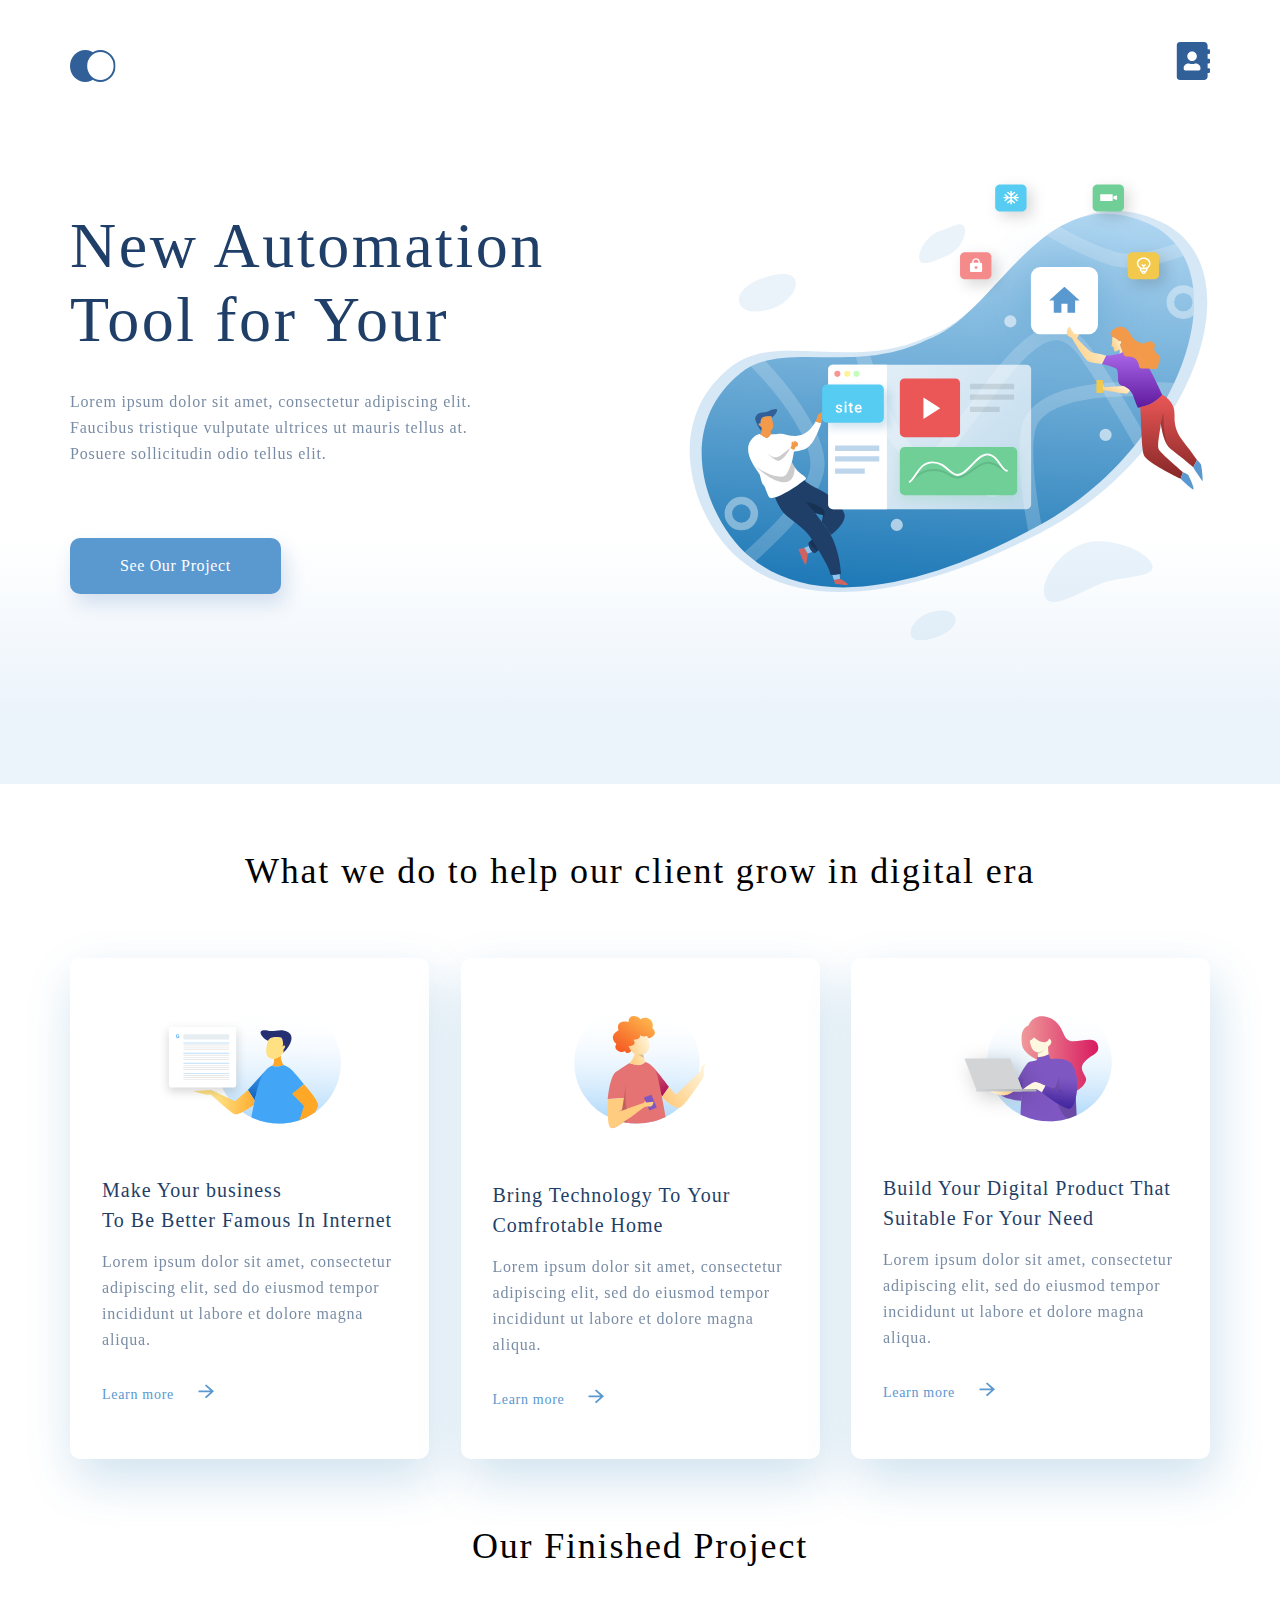
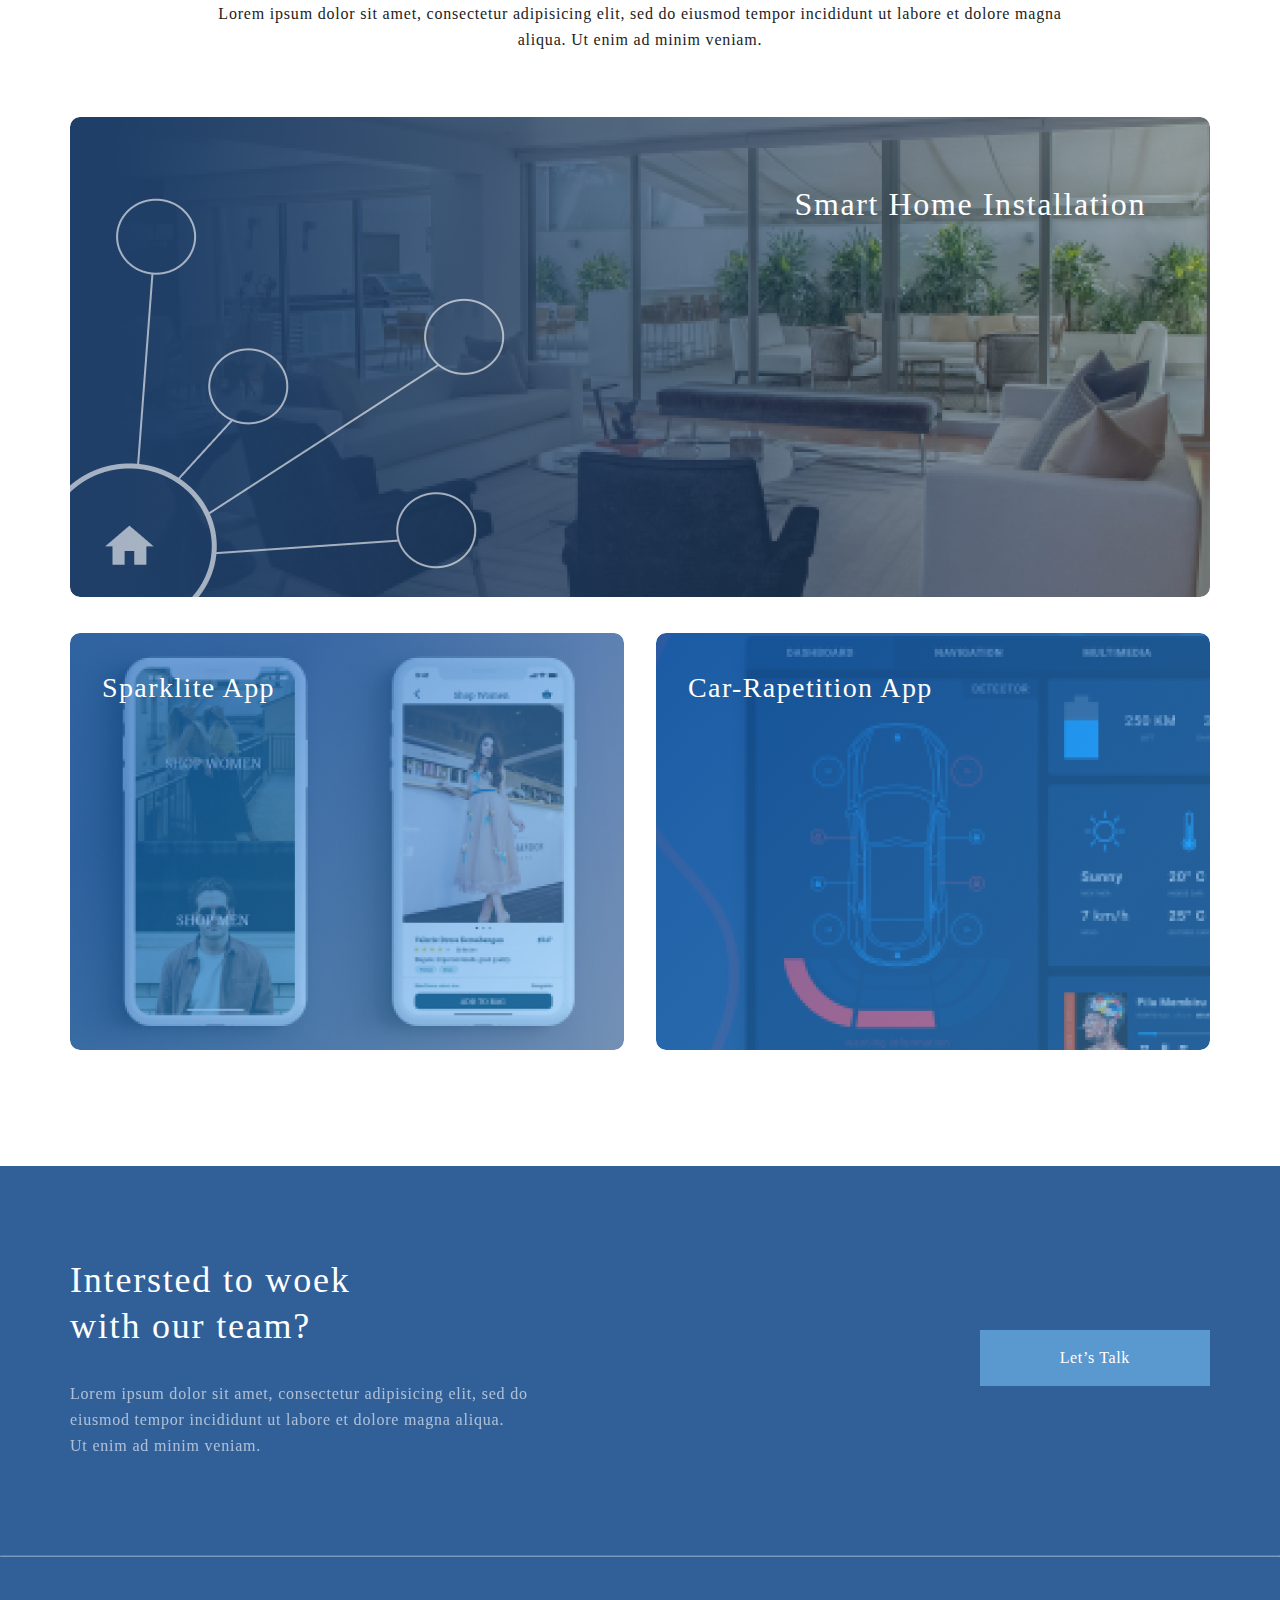
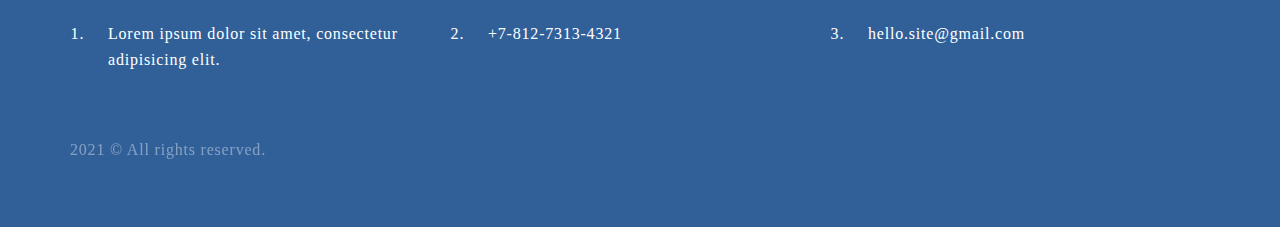
==== commit 1de3e948: "finished adaptive layout for main and contacts, added scss file" ====
--- a/index.html
+++ b/index.html
@@ -25,7 +25,6 @@
           </ul>
         </nav>
       </header>
-
       <div class="top-main container">
         <!-- Content -->
         <section class="top-info">
@@ -100,7 +99,7 @@
         <p class="text project-text">
           Lorem ipsum dolor sit amet, consectetur adipisicing elit, sed do
           eiusmod tempor incididunt ut&nbsp;labore et&nbsp;dolore magna aliqua.
-          Ut&nbsp;enim ad minim veniam.
+          Ut&nbsp;enim ad&nbsp;minim veniam.
         </p>
         <div class="project-item">
           <img
@@ -132,7 +131,7 @@
       </div>
     </main>
     <!-- Footer -->
-    <footer>
+    <footer class="footer">
       <div class="container">
         <div class="footer-top">
           <div class="footer-offer">
@@ -142,7 +141,7 @@
             <p class="footer-text text">
               Lorem ipsum dolor sit amet, consectetur adipisicing elit, sed do
               eiusmod tempor incididunt ut&nbsp;labore et&nbsp;dolore magna
-              aliqua. Ut enim ad&nbsp;minim veniam.
+              aliqua. Ut&nbsp;enim ad&nbsp;minim veniam.
             </p>
           </div>
           <a href="#" class="footer-button text">Let&rsquo;s Talk</a>
@@ -156,7 +155,7 @@
             <li>+7-812-7313-4321</li>
             <li>hello.site@gmail.com</li>
           </ol>
-          <p class="AllRights text">2021 &copy;&nbsp; All rights reserved.</p>
+          <p class="AllRights text">2021&nbsp;&copy; All rights reserved.</p>
         </div>
       </div>
     </footer>
--- a/style.css
+++ b/style.css
@@ -1,662 +1,887 @@
 * {
-    margin: 0;
+  margin: 0;
+  padding: 0;
+}
+
+body {
+  font-family: Roboto;
+}
+
+.text {
+  font-style: normal;
+  font-weight: normal;
+  font-size: 16px;
+  line-height: 26px;
+  color: #1F3F68;
+  letter-spacing: 0.05em;
+  opacity: 0.6;
+}
+
+.container {
+  max-width: 1140px;
+  margin: 0 auto;
+}
+
+/*h3 heading for what we do and project*/
+.heading {
+  font-size: 36px;
+  text-align: center;
+  font-weight: 300;
+  line-height: 46px;
+  letter-spacing: 0.05em;
+  color: #000000;
+}
+
+/*top part*/
+.header {
+  padding-top: 42px;
+  display: -webkit-box;
+  display: -ms-flexbox;
+  display: flex;
+  list-style-type: none;
+  -webkit-box-pack: justify;
+      -ms-flex-pack: justify;
+          justify-content: space-between;
+}
+
+.top {
+  min-height: 768px;
+  background: -webkit-gradient(linear, left bottom, left top, color-stop(8.84%, #EBF3FB), color-stop(31.12%, rgba(152, 195, 232, 0)));
+  background: linear-gradient(0deg, #EBF3FB 8.84%, rgba(152, 195, 232, 0) 31.12%);
+}
+
+.top-main {
+  display: -webkit-box;
+  display: -ms-flexbox;
+  display: flex;
+  -webkit-box-orient: vertical;
+  -webkit-box-direction: normal;
+      -ms-flex-direction: column;
+          flex-direction: column;
+  height: 100%;
+}
+
+.top-info {
+  padding: 115px 0 190px;
+  background-image: url(img/top-back.svg);
+  background-repeat: no-repeat;
+  background-position: right 81px;
+  background-size: 46%;
+}
+
+.top-info-heading {
+  width: 510px;
+  font-size: 64px;
+  font-weight: 300;
+  line-height: 74px;
+  letter-spacing: 0.04em;
+  color: #1F3F68;
+  margin-bottom: 32px;
+}
+
+.top-info-text {
+  width: 425px;
+  margin-bottom: 71px;
+}
+
+.top-button {
+  font-size: 16px;
+  line-height: 26px;
+  text-align: center;
+  letter-spacing: 0.04em;
+  color: #FFFFFF;
+  background: #5A98D0;
+  -webkit-box-shadow: 5px 10px 20px rgba(53, 110, 173, 0.2);
+          box-shadow: 5px 10px 20px rgba(53, 110, 173, 0.2);
+  border-radius: 10px;
+  text-decoration: none;
+  padding: 15px 50px;
+  display: inline-block;
+}
+
+/*what we do*/
+.what-we-do {
+  margin-top: 64px;
+}
+
+.what-we-do__blocks {
+  display: -webkit-box;
+  display: -ms-flexbox;
+  display: flex;
+  -webkit-box-pack: justify;
+      -ms-flex-pack: justify;
+          justify-content: space-between;
+  padding: 64px 0;
+}
+
+.what-we-do__block {
+  width: 359px;
+  padding: 44px 32px;
+  background: #FFFFFF;
+  -webkit-box-shadow: 5px 20px 50px rgba(16, 112, 177, 0.2);
+          box-shadow: 5px 20px 50px rgba(16, 112, 177, 0.2);
+  border-radius: 10px;
+  -webkit-box-sizing: border-box;
+          box-sizing: border-box;
+  display: -webkit-box;
+  display: -ms-flexbox;
+  display: flex;
+  -webkit-box-orient: vertical;
+  -webkit-box-direction: normal;
+      -ms-flex-direction: column;
+          flex-direction: column;
+}
+
+.what-we-do .card-img {
+  -ms-flex-item-align: center;
+      -ms-grid-row-align: center;
+      align-self: center;
+  margin-bottom: 51px;
+}
+
+.what-we-do .block-heading {
+  font-size: 20px;
+  line-height: 30px;
+  font-weight: normal;
+  color: #1F3F68;
+  letter-spacing: 0.05em;
+  margin-bottom: 14px;
+}
+
+.what-we-do .card__link {
+  font-size: 14px;
+  line-height: 30px;
+  letter-spacing: 0.05em;
+  color: #5A98D0;
+  text-decoration: none;
+  margin-top: 27px;
+  display: -webkit-box;
+  display: -ms-flexbox;
+  display: flex;
+  -webkit-box-align: center;
+      -ms-flex-align: center;
+          align-items: center;
+}
+
+.what-we-do .arrow-link {
+  padding-left: 24px;
+}
+
+/*project*/
+.project-parent {
+  display: -webkit-box;
+  display: -ms-flexbox;
+  display: flex;
+  -webkit-box-pack: justify;
+      -ms-flex-pack: justify;
+          justify-content: space-between;
+  margin-top: 32px;
+}
+
+.project-item {
+  -webkit-box-flex: 1;
+      -ms-flex-positive: 1;
+          flex-grow: 1;
+  position: relative;
+}
+
+.project-item-margin {
+  margin-right: 32px;
+}
+
+.project-text {
+  width: 75%;
+  margin: 32px auto 64px;
+  text-align: center;
+  color: #222222;
+  opacity: 1;
+}
+
+.project-img {
+  width: 100%;
+  border-radius: 10px;
+}
+
+.project-text-img {
+  font-size: 32px;
+  line-height: 46px;
+  text-align: right;
+  letter-spacing: 0.05em;
+  color: #FFFFFF;
+  position: absolute;
+  top: 64px;
+  right: 64px;
+}
+
+.project-text-small-img {
+  font-size: 28px;
+  line-height: 46px;
+  letter-spacing: 0.05em;
+  color: #FFFFFF;
+  position: absolute;
+  text-align: left;
+  top: 32px;
+  left: 32px;
+}
+
+/*footer*/
+.footer {
+  background: #316099;
+  padding-top: 91px;
+  padding-bottom: 64px;
+  margin-top: 112px;
+}
+
+.footer hr {
+  opacity: 0.4;
+}
+
+.footer-top {
+  display: -webkit-box;
+  display: -ms-flexbox;
+  display: flex;
+  -webkit-box-pack: justify;
+      -ms-flex-pack: justify;
+          justify-content: space-between;
+  -webkit-box-align: center;
+      -ms-flex-align: center;
+          align-items: center;
+  padding-bottom: 96px;
+}
+
+.footer-offer {
+  width: 495px;
+}
+
+.footer-button {
+  text-align: center;
+  letter-spacing: 0.04em;
+  color: #FFFFFF;
+  opacity: 1;
+  background: #5A98D0;
+  text-decoration: none;
+  padding: 15px 80px;
+  display: inline-block;
+}
+
+.footer-heading {
+  font-style: normal;
+  font-weight: normal;
+  font-size: 36px;
+  width: 340px;
+  line-height: 46px;
+  letter-spacing: 0.05em;
+  color: #FFFFFF;
+  margin-bottom: 32px;
+}
+
+.footer-text {
+  color: #FFFFFF;
+}
+
+.footer-bottom {
+  display: -webkit-box;
+  display: -ms-flexbox;
+  display: flex;
+  -webkit-box-orient: vertical;
+  -webkit-box-direction: normal;
+      -ms-flex-direction: column;
+          flex-direction: column;
+  margin-top: 64px;
+}
+
+.footer-contacts {
+  display: -webkit-box;
+  display: -ms-flexbox;
+  display: flex;
+  -ms-flex-pack: distribute;
+      justify-content: space-around;
+  color: #FFFFFF;
+  opacity: 1;
+}
+
+.footer-contacts li {
+  padding-left: 19px;
+  -webkit-box-flex: 1;
+      -ms-flex-positive: 1;
+          flex-grow: 1;
+  -ms-flex-preferred-size: 33.33%;
+      flex-basis: 33.33%;
+  margin-right: 32px;
+  margin-left: 19px;
+}
+
+.footer .AllRights {
+  color: #FFFFFF;
+  opacity: 0.4;
+  margin-top: 64px;
+}
+
+/*contact page*/
+.container940 {
+  max-width: 940px;
+  margin: 0 auto;
+}
+
+.contact-us {
+  height: 250px;
+  background-image: url(img/ContactUs-top.svg);
+  margin-top: 54px;
+  -webkit-box-flex: 1;
+      -ms-flex-positive: 1;
+          flex-grow: 1;
+  background-repeat: no-repeat;
+  background-position: center;
+  background-size: cover;
+  display: -webkit-box;
+  display: -ms-flexbox;
+  display: flex;
+  -webkit-box-orient: vertical;
+  -webkit-box-direction: normal;
+      -ms-flex-direction: column;
+          flex-direction: column;
+  -webkit-box-align: center;
+      -ms-flex-align: center;
+          align-items: center;
+  -webkit-box-pack: center;
+      -ms-flex-pack: center;
+          justify-content: center;
+}
+
+.contact-us-top {
+  text-align: center;
+  font-style: normal;
+  letter-spacing: 0.04em;
+}
+
+.contact-us-heading {
+  font-weight: 500;
+  font-size: 44px;
+  line-height: 74px;
+  color: #FFFFFF;
+  margin-bottom: 16px;
+}
+
+.contact-us-text {
+  font-weight: normal;
+  font-size: 20px;
+  line-height: 30px;
+  color: rgba(255, 255, 255, 0.6);
+}
+
+.contact-form {
+  display: -webkit-box;
+  display: -ms-flexbox;
+  display: flex;
+  -webkit-box-pack: justify;
+      -ms-flex-pack: justify;
+          justify-content: space-between;
+  -webkit-box-align: center;
+      -ms-flex-align: center;
+          align-items: center;
+  margin: 57px auto 96px;
+  /*form*/
+}
+
+.contact-form-info {
+  display: -webkit-box;
+  display: -ms-flexbox;
+  display: flex;
+  -webkit-box-orient: vertical;
+  -webkit-box-direction: normal;
+      -ms-flex-direction: column;
+          flex-direction: column;
+  max-width: 301px;
+}
+
+.contact-form-block {
+  margin-bottom: 40px;
+}
+
+.contact-form-address {
+  margin-top: 56px;
+}
+
+.contact-form-heading {
+  font-size: 20px;
+  line-height: 30px;
+  color: #1F3F68;
+  text-transform: uppercase;
+  font-style: normal;
+  font-weight: 500;
+  letter-spacing: 0.04em;
+  padding-bottom: 24px;
+}
+
+.contact-form-list {
+  list-style-type: none;
+  list-style-position: inside;
+}
+
+.contact-form-list li a {
+  text-decoration: none;
+  color: #1F3F68;
+}
+
+.contact-form ul li {
+  display: -webkit-box;
+  display: -ms-flexbox;
+  display: flex;
+}
+
+.contact-form ul li span {
+  padding-right: 19px;
+}
+
+.contact-form .form-action {
+  -webkit-box-sizing: border-box;
+          box-sizing: border-box;
+  width: 540px;
+  background: #FFFFFF;
+  -webkit-box-shadow: 5px 10px 50px rgba(16, 112, 177, 0.2);
+          box-shadow: 5px 10px 50px rgba(16, 112, 177, 0.2);
+  border-radius: 10px;
+  padding: 56px;
+  display: -webkit-box;
+  display: -ms-flexbox;
+  display: flex;
+  -webkit-box-orient: vertical;
+  -webkit-box-direction: normal;
+      -ms-flex-direction: column;
+          flex-direction: column;
+}
+
+.contact-form .form-action input {
+  opacity: 0.4;
+  border: 1px solid #356EAD;
+  -webkit-box-sizing: border-box;
+          box-sizing: border-box;
+  border-radius: 10px;
+  height: 72px;
+}
+
+.contact-form .form-action .textarea {
+  opacity: 0.4;
+  border: 1px solid #356EAD;
+  border-radius: 10px;
+  height: 144px;
+}
+
+.contact-form .form-action .button-form {
+  text-decoration: none;
+  font-style: normal;
+  letter-spacing: 0.04em;
+  font-weight: 500;
+  font-size: 16px;
+  line-height: 26px;
+  text-align: center;
+  color: #FFFFFF;
+  text-transform: uppercase;
+  background: #5A98D0;
+  -webkit-box-shadow: 5px 20px 50px rgba(16, 112, 177, 0.2);
+          box-shadow: 5px 20px 50px rgba(16, 112, 177, 0.2);
+  border-radius: 10px;
+  padding: 22px 45px;
+  margin-top: 72px;
+  border-width: 0;
+}
+
+.contact-form .form-action .form-text {
+  line-height: 30px;
+  letter-spacing: 0.04em;
+  opacity: 0.8;
+  display: -webkit-box;
+  display: -ms-flexbox;
+  display: flex;
+  -webkit-box-orient: vertical;
+  -webkit-box-direction: normal;
+      -ms-flex-direction: column;
+          flex-direction: column;
+}
+
+.contact-form .form-action .message {
+  margin-bottom: 72px;
+}
+
+.contact-form .form-action ::-webkit-input-placeholder {
+  font-family: Roboto;
+  font-style: normal;
+  font-weight: 300;
+  font-size: 16px;
+  line-height: 30px;
+  letter-spacing: 0.04em;
+  color: #1F3F68;
+  opacity: 0.6;
+  padding-left: 42px;
+  padding-top: 21px;
+}
+
+.contact-form .form-action :-ms-input-placeholder {
+  font-family: Roboto;
+  font-style: normal;
+  font-weight: 300;
+  font-size: 16px;
+  line-height: 30px;
+  letter-spacing: 0.04em;
+  color: #1F3F68;
+  opacity: 0.6;
+  padding-left: 42px;
+  padding-top: 21px;
+}
+
+.contact-form .form-action ::-ms-input-placeholder {
+  font-family: Roboto;
+  font-style: normal;
+  font-weight: 300;
+  font-size: 16px;
+  line-height: 30px;
+  letter-spacing: 0.04em;
+  color: #1F3F68;
+  opacity: 0.6;
+  padding-left: 42px;
+  padding-top: 21px;
+}
+
+.contact-form .form-action ::placeholder {
+  font-family: Roboto;
+  font-style: normal;
+  font-weight: 300;
+  font-size: 16px;
+  line-height: 30px;
+  letter-spacing: 0.04em;
+  color: #1F3F68;
+  opacity: 0.6;
+  padding-left: 42px;
+  padding-top: 21px;
+}
+
+.map {
+  max-width: 940px;
+  margin: 0 auto;
+}
+
+/*tablet*/
+@media (max-width: 1024px) and (min-width: 666px) {
+  .container {
+    padding-left: 32px;
+    padding-right: 32px;
+  }
+  .top-info {
+    background-position: right 280px;
+  }
+  .what-we-do__blocks {
+    -webkit-box-orient: vertical;
+    -webkit-box-direction: normal;
+        -ms-flex-direction: column;
+            flex-direction: column;
+    -webkit-box-align: center;
+        -ms-flex-align: center;
+            align-items: center;
+    padding-bottom: 127px;
+  }
+  .what-we-do__block {
+    margin-bottom: 32px;
+  }
+  .what-we-do__block:last-child {
+    margin-bottom: 0;
+  }
+  .footer {
+    margin-top: 109px;
+    padding-top: 47px;
+  }
+  .footer-top {
+    padding: 0 92px 64px;
+  }
+  .footer-button {
+    padding: 2px 23px;
+  }
+  .footer-offer {
+    width: 66%;
+  }
+  .footer-bottom {
+    padding: 0 92px;
+  }
+  .footer-contacts {
+    display: -webkit-box;
+    display: -ms-flexbox;
+    display: flex;
+    -webkit-box-orient: vertical;
+    -webkit-box-direction: normal;
+        -ms-flex-direction: column;
+            flex-direction: column;
+  }
+  .footer-contacts li {
+    margin-bottom: 25px;
+  }
+  .footer-contacts li:last-child {
+    margin-bottom: 0;
+  }
+  /*contact page*/
+  .container940 {
+    padding: 0 124px;
+  }
+  .contact-us {
+    margin-top: 46px;
+  }
+  .contact-us-top {
+    width: 100%;
+  }
+  .contact-form {
+    -webkit-box-orient: vertical;
+    -webkit-box-direction: normal;
+        -ms-flex-direction: column;
+            flex-direction: column;
+    margin: 64px auto 64px;
+  }
+  .contact-form-info {
+    margin-bottom: 64px;
+  }
+  .contact-form-block:last-child {
+    margin-bottom: 0;
+  }
+  .map {
+    max-width: 1024px;
+  }
+}
+
+/*mobile*/
+@media (max-width: 667px) {
+  .header {
+    padding-top: 24px;
+  }
+  .container, .container940 {
+    padding-left: 16px;
+    padding-right: 16px;
+  }
+  .heading {
+    font-size: 24px;
+    line-height: 28px;
+    margin-bottom: 32px;
+  }
+  .top {
+    min-height: 376px;
+    background: -webkit-gradient(linear, left bottom, left top, color-stop(8.84%, #EBF3FB), color-stop(31.12%, rgba(152, 195, 232, 0)));
+    background: linear-gradient(0deg, #EBF3FB 8.84%, rgba(152, 195, 232, 0) 31.12%);
+    -webkit-box-sizing: border-box;
+            box-sizing: border-box;
+  }
+  .top-info {
+    padding: 33px 0 41px;
+    display: -webkit-box;
+    display: -ms-flexbox;
+    display: flex;
+    -webkit-box-orient: vertical;
+    -webkit-box-direction: normal;
+        -ms-flex-direction: column;
+            flex-direction: column;
+    -webkit-box-align: center;
+        -ms-flex-align: center;
+            align-items: center;
+    background-image: none;
+  }
+  .top-info-heading {
+    width: 100%;
+    font-size: 32px;
+    line-height: 37px;
+    margin-bottom: 12px;
+    text-align: center;
+  }
+  .top-info-text {
+    width: 100%;
+    text-align: center;
+    margin-bottom: 32px;
+  }
+  .top-button {
+    font-size: 12px;
+    line-height: 26px;
+    padding: 0 9px;
+  }
+  .what-we-do {
+    margin-top: 48px;
+  }
+  .what-we-do__blocks {
+    display: -webkit-box;
+    display: -ms-flexbox;
+    display: flex;
+    -webkit-box-orient: vertical;
+    -webkit-box-direction: normal;
+        -ms-flex-direction: column;
+            flex-direction: column;
     padding: 0;
-}
-
-body {
-    font-family: Roboto;
-}
-
-.text {
-    font-style: normal;
-    font-weight: normal;
+  }
+  .what-we-do__block {
+    width: 100%;
+    padding: 40px auto 21px 30px;
+    margin-bottom: 32px;
+  }
+  .what-we-do .card-img {
+    margin-bottom: 48px;
+  }
+  .project {
+    margin-top: 32px;
+  }
+  .project-text {
+    width: 100%;
+    margin-bottom: 82px;
+    text-align: center;
+  }
+  .project-parent {
+    display: -webkit-box;
+    display: -ms-flexbox;
+    display: flex;
+    -webkit-box-orient: vertical;
+    -webkit-box-direction: normal;
+        -ms-flex-direction: column;
+            flex-direction: column;
+    margin-top: 16px;
+  }
+  .project-item-margin {
+    margin-right: 0;
+    margin-bottom: 16px;
+  }
+  .project-img {
+    width: 100%;
+    border-radius: 10px;
+  }
+  .project-text-img {
+    top: 16px;
+    right: 16px;
+    font-size: 16px;
+    line-height: 19px;
+    text-align: right;
+  }
+  .project-text-small-img {
+    top: 16px;
+    left: 16px;
+    font-size: 16px;
+    line-height: 19px;
+  }
+  .footer {
+    padding-top: 18px;
+    padding-bottom: 32px;
+    margin-top: 64px;
+  }
+  .footer-top {
+    display: -webkit-box;
+    display: -ms-flexbox;
+    display: flex;
+    -webkit-box-orient: vertical;
+    -webkit-box-direction: normal;
+        -ms-flex-direction: column;
+            flex-direction: column;
+    -webkit-box-align: center;
+        -ms-flex-align: center;
+            align-items: center;
+    padding-bottom: 41px;
+  }
+  .footer-offer {
+    width: auto;
+    padding-bottom: 40px;
+  }
+  .footer-button {
+    padding: 3px 18px;
     font-size: 16px;
     line-height: 26px;
-    color: #1F3F68;
-    letter-spacing: 0.05em;
-    opacity: 0.6;
-}
-
-.container {
-    max-width: 1140px;
+    -webkit-box-align: center;
+        -ms-flex-align: center;
+            align-items: center;
+  }
+  .footer-heading {
+    width: 65%;
+    font-size: 24px;
+    line-height: 28px;
+    text-align: center;
     margin: 0 auto;
-}
-
-.container940 {
-    max-width: 940px;
-    margin: 0 auto;
-}
-
-/*TOP PART*/
-.header {
-    padding-top: 42px;
+  }
+  .footer-text {
+    text-align: center;
+    padding-top: 32px;
+  }
+  .footer-bottom {
+    margin-top: 32px;
+  }
+  .footer-contacts {
+    display: -webkit-box;
+    display: -ms-flexbox;
     display: flex;
-    list-style-type: none;
-    justify-content: space-between;
-}
-
-.top {
-    min-height: 768px;
-    background: linear-gradient(0deg, #EBF3FB 8.84%, rgba(152, 195, 232, 0) 31.12%);
-}
-
-.top-main {
-    display: flex;
-    flex-direction: column;
-    height: 100%;
-}
-
-.top-info {
-    padding: 115px 0 190px;
-    background-image: url(img/top-back.svg);
-    background-repeat: no-repeat;
-    background-position: right 81px;
-    background-size: 46%;
-}
-
-.top-info-heading {
-    width: 510px;
-    font-size: 64px;
-    font-weight: 300;
-    line-height: 74px;
-    letter-spacing: 0.04em;
-    color: #1F3F68;
+    -webkit-box-orient: vertical;
+    -webkit-box-direction: normal;
+        -ms-flex-direction: column;
+            flex-direction: column;
+  }
+  .footer-contacts li {
+    margin-bottom: 17px;
+  }
+  .footer .AllRights {
+    margin-top: 20px;
+    text-align: center;
+  }
+  /*contact page*/
+  .contact-us {
+    margin-top: 30px;
+  }
+  .contact-us-heading {
+    font-size: 24px;
+    line-height: 28px;
     margin-bottom: 32px;
-}
-
-.top-info-text {
-    width: 425px;
-    margin-bottom: 71px;
-}
-
-.top-button {
-    font-size: 16px;
-    line-height: 26px;
-    text-align: center;
-    letter-spacing: 0.04em;
-    color: #FFFFFF;
-    background: #5A98D0;
-    box-shadow: 5px 10px 20px rgba(53, 110, 173, 0.2);
-    border-radius: 10px;
-    text-decoration: none;
-    padding: 15px 50px;
-    display: inline-block;
-
-}
-
-/*what we do*/
-.what-we-do {
-    margin-top: 64px;
-}
-
-.what-we-do__blocks {
-    display: flex;
-    justify-content: space-between;
-    padding: 64px 0;
-}
-
-.what-we-do__block {
-    width: 359px;
-    padding: 44px 32px;
-    background: #FFFFFF;
-    box-shadow: 5px 20px 50px rgba(16, 112, 177, 0.2);
-    border-radius: 10px;
-    box-sizing: border-box;
-    display: flex;
-    flex-direction: column;
-}
-
-.card-img {
-    align-self: center;
-    margin-bottom: 51px;
-}
-
-.block-heading {
-    font-size: 20px;
-    line-height: 30px;
-    font-weight: normal;
-    color: #1F3F68;
-    letter-spacing: 0.05em;
-    margin-bottom: 14px;
-}
-
-.card__link {
-    font-size: 14px;
-    line-height: 30px;
-    letter-spacing: 0.05em;
-    color: #5A98D0;
-    text-decoration: none;
-    margin-top: 27px;
-    display: flex;
-    align-items: center;
-}
-
-.arrow-link {
-    padding-left: 24px;
-}
-
-/*PROJECT*/
-.project-parent {
-    display: flex;
-    justify-content: space-between;
-    margin-top: 32px;
-}
-
-.project-item {
-    flex-grow: 1;
-}
-
-.project-item-margin {
-    margin-right: 32px;
-}
-
-.project-text {
-    width: 75%;
-    margin: 32px auto 64px;
-    text-align: center;
-    color: #222222;
-    opacity: 1;
-}
-
-.project-img {
-    width: 100%;
-    border-radius: 10px;
-}
-
-.project-item {
-    position: relative;
-}
-
-.project-text-img {
-    font-size: 32px;
-    line-height: 46px;
-    text-align: right;
-    letter-spacing: 0.05em;
-    color: #FFFFFF;
-    position: absolute;
-    top: 64px;
-    right: 64px;
-
-}
-
-.project-text-small-img {
-    font-size: 28px;
-    line-height: 46px;
-    letter-spacing: 0.05em;
-    color: #FFFFFF;
-    position: absolute;
-    text-align: left;
-    top: 32px;
-    left: 32px;
-}
-
-/*FOOTER*/
-footer {
-    background: #316099;
-    padding-top: 91px;
-    padding-bottom: 64px;
-    margin-top: 112px;
-}
-
-hr {
-    opacity: 0.4;
-}
-
-.footer-top {
-    display: flex;
-    justify-content: space-between;
-    align-items: center;
-    padding-bottom: 96px;
-}
-
-.footer-offer {
-    width: 495px;
-}
-
-.footer-button {
-    text-align: center;
-    letter-spacing: 0.04em;
-    color: #FFFFFF;
-    opacity: 1;
-    background: #5A98D0;
-    text-decoration: none;
-    padding: 15px 80px;
-    display: inline-block;
-}
-
-.footer-heading {
-    font-style: normal;
-    font-weight: normal;
-    font-size: 36px;
-    width: 340px;
-    line-height: 46px;
-    letter-spacing: 0.05em;
-    color: #FFFFFF;
-    margin-bottom: 32px;
-}
-
-.footer-text {
-    color: #FFFFFF;
-}
-
-.footer-bottom {
-    display: flex;
-    flex-direction: column;
-    margin-top: 64px;
-}
-
-.footer-contacts {
-    display: flex;
-    justify-content: space-around;
-    color: #FFFFFF;
-    opacity: 1;
-}
-
-.footer-contacts li {
-    padding-left: 19px;
-    flex-grow: 1;
-    flex-basis: 33.33%;
-    margin-right: 32px;
-    margin-left: 19px;
-}
-
-.AllRights {
-    color: #FFFFFF;
-    opacity: 0.4;
-    margin-top: 64px;
-}
-
-
-.heading {
-    font-size: 36px;
-    text-align: center;
-    font-weight: 300;
-    line-height: 46px;
-    letter-spacing: 0.05em;
-    color: #000000;
-}
-
-.top-contactUs {
-    height: 250px;
-    background-image: url(img/ContactUs-top.svg);
-    margin-top: 54px;
-    flex-grow: 1;
-    background-repeat: no-repeat;
-    background-position: center;
-    background-size: cover;
-    display: flex;
-    flex-direction: column;
-    align-items: center;
-    justify-content: center;
-}
-
-.contactUs {
-    width: 780px;
-    text-align: center;
-    font-style: normal;
-    letter-spacing: 0.04em;
-}
-
-.contactUs-heading {
-    font-weight: 500;
-    font-size: 44px;
-    line-height: 74px;
-    color: #FFFFFF;
-    margin-bottom: 16px;
-}
-
-.contactUs-text {
-    font-weight: normal;
-    font-size: 20px;
-    line-height: 30px;
-    color: rgba(255, 255, 255, 0.6);
-}
-
-.contact-form {
-    display: flex;
-    justify-content: space-between;
-    align-items: center;
-    margin: 57px auto 96px;
-}
-
-.contact-info {
-    display: flex;
-    flex-direction: column;
-    max-width: 301px;
-}
-
-.contact-block {
-    margin-bottom: 40px;
-}
-
-.contact-address {
-    margin-top: 56px;
-}
-
-.contact-form-heading {
-    font-size: 20px;
-    line-height: 30px;
-    color: #1F3F68;
-    text-transform: uppercase;
-    font-style: normal;
-    font-weight: 500;
-    letter-spacing: 0.04em;
-    padding-bottom: 24px;
-}
-
-.contact-form-list {
-    list-style-type: none;
-    list-style-position: inside;
-}
-
-ul li {
-    display: flex;
-}
-
-ul li span {
-    padding-right: 19px;
-}
-
-.contact-form-list li a {
-    text-decoration: none;
-    color: #1F3F68;
-}
-
-.form-action {
-    box-sizing: border-box;
-    width: 540px;
-    background: #FFFFFF;
-    box-shadow: 5px 10px 50px rgba(16, 112, 177, 0.2);
-    border-radius: 10px;
-    padding: 56px;
-    display: flex;
-    flex-direction: column;
-}
-
-.form-action input {
-    opacity: 0.4;
-    border: 1px solid #356EAD;
-    box-sizing: border-box;
-    border-radius: 10px;
-    height: 72px;
-}
-
-textarea {
-    opacity: 0.4;
-    border: 1px solid #356EAD;
-    border-radius: 10px;
-    height: 144px;
-}
-
-.button-form {
-    text-decoration: none;
-    font-style: normal;
-    letter-spacing: 0.04em;
-    font-weight: 500;
-    font-size: 16px;
-    line-height: 26px;
-    text-align: center;
-    color: #FFFFFF;
-    text-transform: uppercase;
-    background: #5A98D0;
-    box-shadow: 5px 20px 50px rgb(16 112 177 / 20%);
-    border-radius: 10px;
-    padding: 22px 45px;
-    margin-top: 72px;
-    border-width: 0;
-}
-
-
-.form-text {
-    line-height: 30px;
-    letter-spacing: 0.04em;
-    opacity: 0.8;
-    display: flex;
-    flex-direction: column;
-}
-
-.message {
-    margin-bottom: 72px;
-}
-
-::placeholder {
-    font-family: Roboto;
-    font-style: normal;
-    font-weight: 300;
+  }
+  .contact-us-text {
     font-size: 16px;
     line-height: 30px;
-    letter-spacing: 0.04em;
-    color: #1F3F68;
+  }
+  .contact-form {
+    -webkit-box-orient: vertical;
+    -webkit-box-direction: normal;
+        -ms-flex-direction: column;
+            flex-direction: column;
+    margin: 46px auto 32px;
+  }
+  .contact-form-block {
+    margin-bottom: 34px;
+  }
+  .contact-form .form-action {
+    width: 100%;
+    padding: 35px;
+  }
+  .contact-form .form-action input {
+    height: 46px;
+  }
+  .contact-form .form-action .textarea {
+    height: 92px;
+  }
+  .contact-form .form-action .button-form {
+    padding: 15px 54px;
+    margin-top: 16px;
+  }
+  .contact-form .form-action ::-webkit-input-placeholder {
+    font-size: 14px;
     opacity: 0.6;
-    padding-left: 42px;
-    padding-top: 21px;
-}
-
-/*laptop*/
-@media screen and (max-width: 1024px) and (min-width: 666px) {
-    .container {
-        padding-left: 32px;
-        padding-right: 32px;
-    }
-
-    .top-info {
-        background-position: right 280px;
-    }
-
-    .what-we-do__blocks {
-        flex-direction: column;
-        align-items: center;
-        padding-bottom: 127px;
-    }
-
-    .what-we-do__block {
-        margin-bottom: 32px;
-    }
-
-    .what-we-do__block:last-child {
-        margin-bottom: 0;
-    }
-
-    footer {
-        margin-top: 109px;
-        padding-top: 47px;
-    }
-
-    .footer-top {
-        padding: 0 92px 64px;
-    }
-
-    .footer-button {
-        padding: 2px 23px;
-    }
-
-    .footer-offer {
-        width: 66%;
-    }
-
-    .footer-bottom {
-        padding: 0 92px;
-    }
-
-    .footer-contacts {
-        display: flex;
-        flex-direction: column;
-    }
-
-    .footer-contacts li {
-        margin-bottom: 25px;
-    }
-
-    .footer-contacts li:last-child {
-        margin-bottom: 0;
-    }
-}
-
-/*mobile*/
-@media screen and (max-width: 667px) {
-    .header {
-        padding-top: 24px;
-    }
-
-    .container {
-        padding-left: 16px;
-        padding-right: 16px;
-    }
-
-    .top {
-        min-height: 376px;
-        background: linear-gradient(0deg, #EBF3FB 8.84%, rgba(152, 195, 232, 0) 31.12%);
-        box-sizing: border-box;
-    }
-
-    .top-info {
-        padding: 33px 0 41px;
-        display: flex;
-        flex-direction: column;
-        align-items: center;
-        background-image: none;
-    }
-
-    .top-info-heading {
-        width: 100%;
-        font-size: 32px;
-        line-height: 37px;
-        margin-bottom: 12px;
-        text-align: center;
-    }
-
-    .top-info-text {
-        width: 100%;
-        text-align: center;
-        margin-bottom: 32px;
-    }
-
-    .top-button {
-        font-size: 12px;
-        line-height: 26px;
-        padding: 0 9px;
-    }
-
-    .heading {
-        font-size: 24px;
-        line-height: 28px;
-        margin-bottom: 32px;
-    }
-
-    .what-we-do {
-        margin-top: 48px;
-    }
-
-    .what-we-do__blocks {
-        display: flex;
-        flex-direction: column;
-        padding: 0;
-    }
-
-    .what-we-do__block {
-        width: 100%;
-        padding: 40px auto 21px 30px;
-        margin-bottom: 32px;
-    }
-
-    .card-img {
-        margin-bottom: 48px;
-    }
-
-    .project {
-        margin-top: 32px;
-    }
-
-    .project-text {
-        width: 100%;
-        margin-bottom: 82px;
-        text-align: center;
-    }
-
-    .project-parent {
-        display: flex;
-        flex-direction: column;
-        margin-top: 16px;
-    }
-
-    .project-item-margin {
-        margin-right: 0;
-        margin-bottom: 16px;
-    }
-
-    .project-img {
-        width: 100%;
-        border-radius: 10px;
-    }
-
-    .project-text-img {
-        top: 16px;
-        right: 16px;
-        font-size: 16px;
-        line-height: 19px;
-        text-align: right;
-    }
-
-    .project-text-small-img {
-        top: 16px;
-        left: 16px;
-        font-size: 16px;
-        line-height: 19px;
-    }
-
-    footer {
-        padding-top: 18px;
-        padding-bottom: 32px;
-        margin-top: 64px;
-    }
-
-    .footer-top {
-        display: flex;
-        flex-direction: column;
-        align-items: center;
-        padding-bottom: 41px;
-    }
-
-    .footer-offer {
-        width: auto;
-        padding-bottom: 40px;
-    }
-
-    .footer-button {
-        padding: 3px 18px;
-        font-size: 16px;
-        line-height: 26px;
-        align-items: center;
-    }
-
-    .footer-heading {
-        width: 65%;
-        font-size: 24px;
-        line-height: 28px;
-        text-align: center;
-        margin: 0 auto;
-    }
-
-    .footer-text {
-        text-align: center;
-        padding-top: 32px;
-    }
-
-    .footer-bottom {
-        margin-top: 32px;
-    }
-
-    .footer-contacts {
-        display: flex;
-        flex-direction: column;
-    }
-
-    .footer-contacts li {
-        margin-bottom: 17px;
-    }
-
-    .AllRights {
-        margin-top: 20px;
-        text-align: center;
-    }
-}+    padding-left: 22px;
+    padding-top: 13px;
+  }
+  .contact-form .form-action :-ms-input-placeholder {
+    font-size: 14px;
+    opacity: 0.6;
+    padding-left: 22px;
+    padding-top: 13px;
+  }
+  .contact-form .form-action ::-ms-input-placeholder {
+    font-size: 14px;
+    opacity: 0.6;
+    padding-left: 22px;
+    padding-top: 13px;
+  }
+  .contact-form .form-action ::placeholder {
+    font-size: 14px;
+    opacity: 0.6;
+    padding-left: 22px;
+    padding-top: 13px;
+  }
+  .contact-form .form-action .form-text {
+    font-size: 14px;
+  }
+  .contact-form .form-action .form-text .contact-form-heading {
+    font-size: 16px;
+  }
+}
+/*# sourceMappingURL=style.css.map */